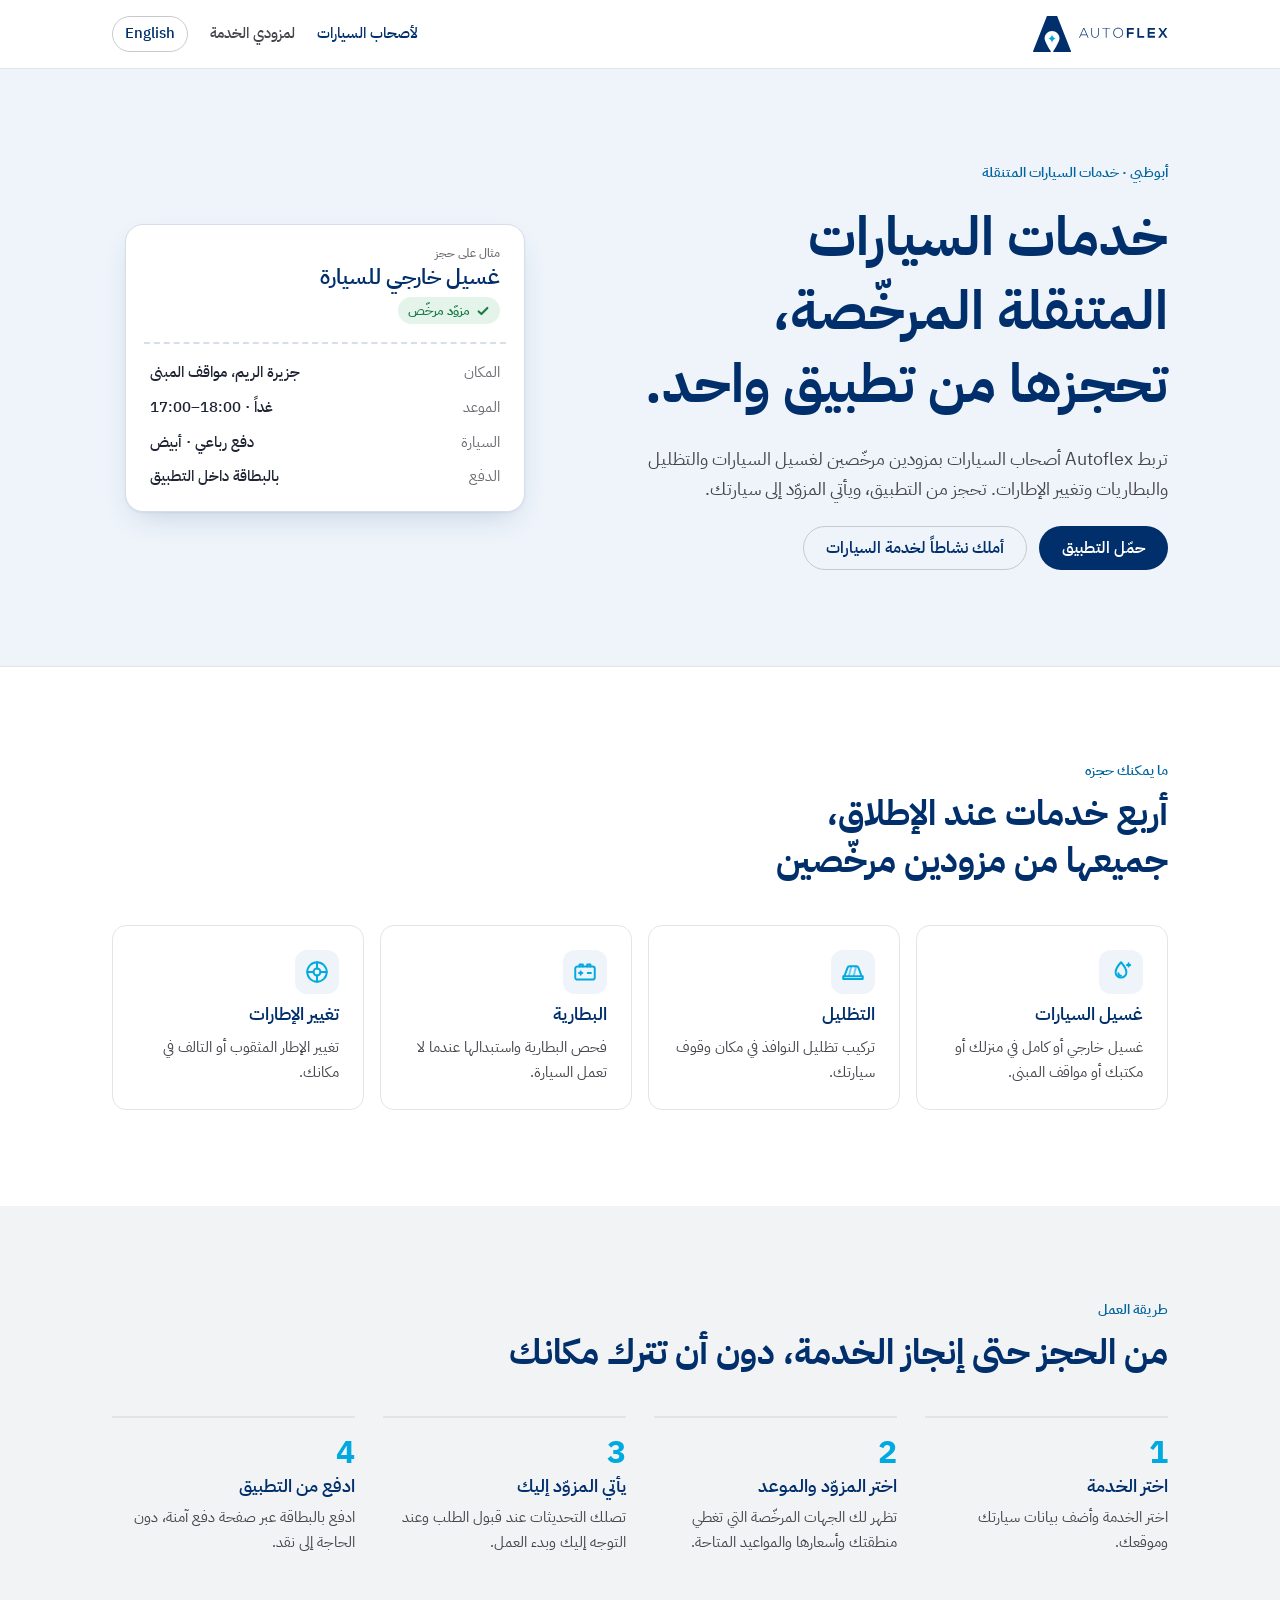
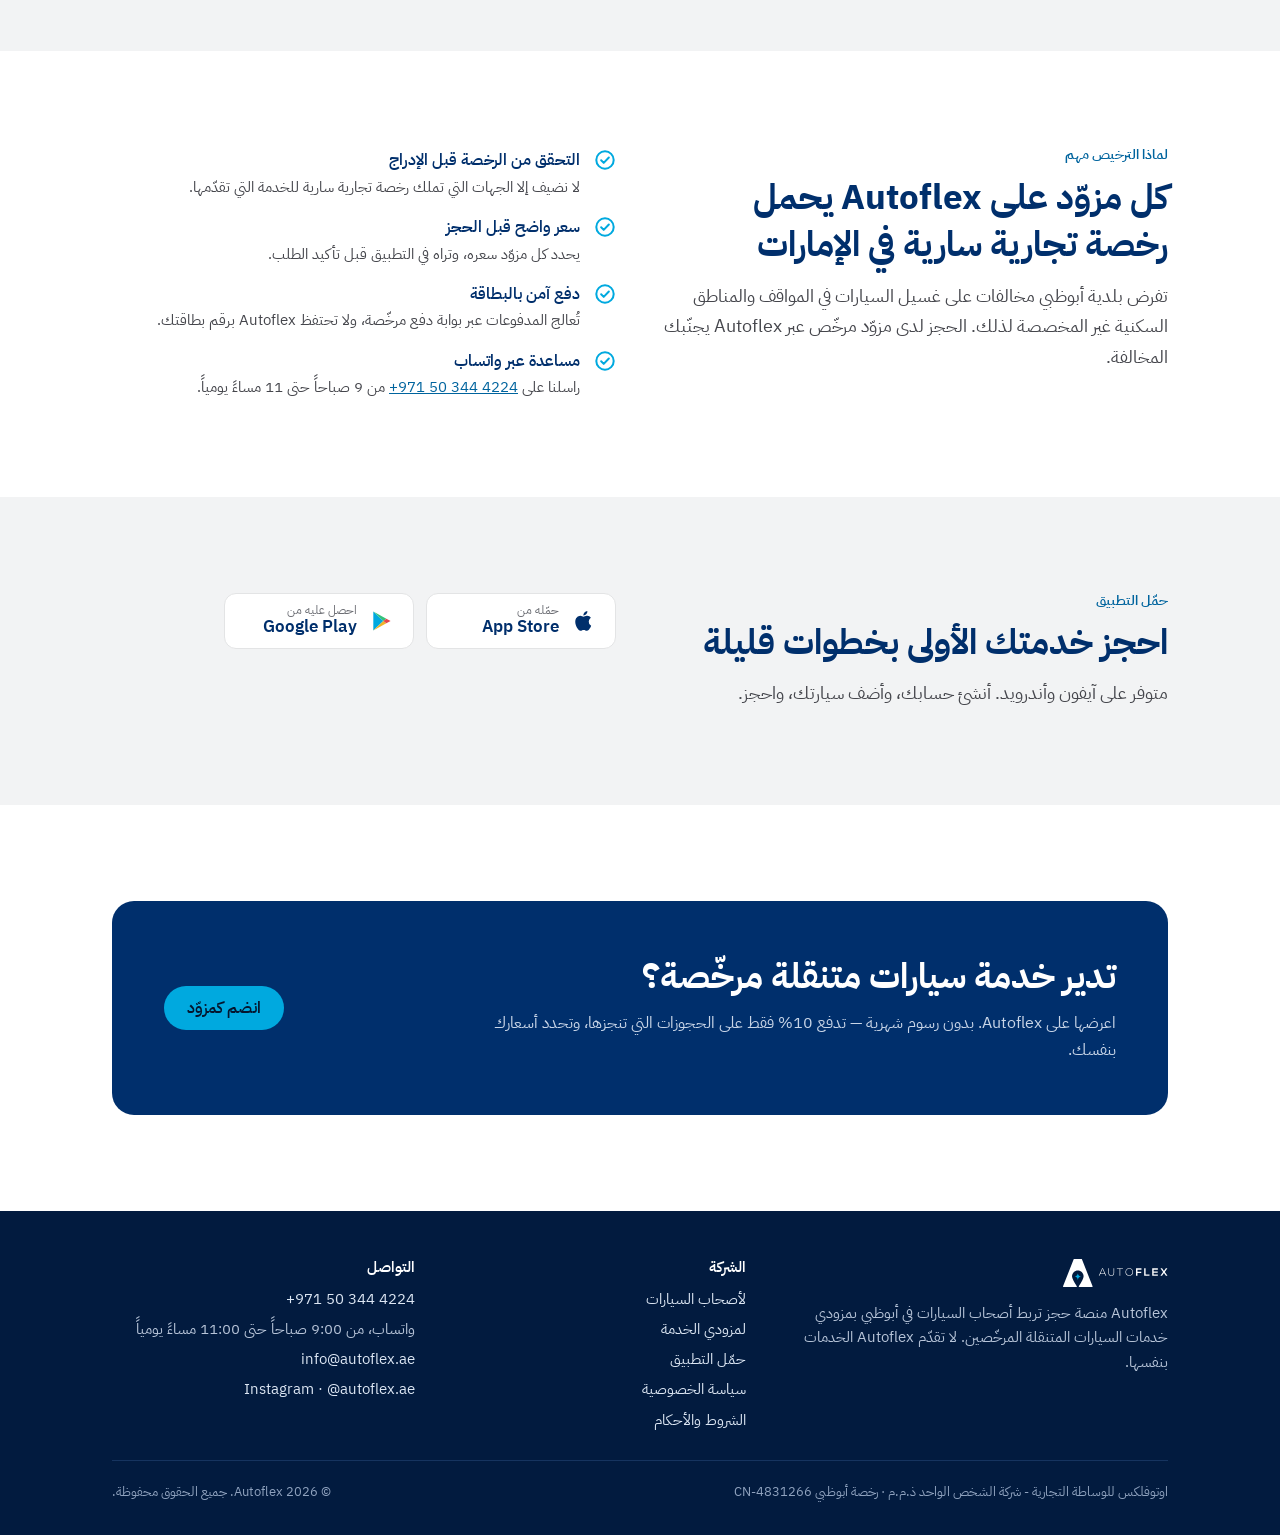
==== ar/index.html @ 6daf8d9b "Add files via upload" ====
<!doctype html>
<html lang="ar" dir="rtl">
<head>
<meta charset="utf-8">
<meta name="viewport" content="width=device-width, initial-scale=1, viewport-fit=cover">
<title>Autoflex — خدمات سيارات متنقلة مرخّصة في أبوظبي</title>
<meta name="description" content="احجز مزودي غسيل وتظليل وبطاريات وإطارات مرخّصين في أبوظبي عبر تطبيق Autoflex. يأتي المزوّد إلى سيارتك.">
<link rel="canonical" href="https://www.autoflex.ae/ar/">
<link rel="alternate" hreflang="en" href="https://www.autoflex.ae/">
<link rel="alternate" hreflang="ar" href="https://www.autoflex.ae/ar/">
<meta property="og:title" content="Autoflex — خدمات سيارات متنقلة مرخّصة في أبوظبي">
<meta property="og:description" content="احجز مزودي غسيل وتظليل وبطاريات وإطارات مرخّصين في أبوظبي عبر تطبيق Autoflex. يأتي المزوّد إلى سيارتك.">
<meta property="og:url" content="https://www.autoflex.ae/ar/">
<meta property="og:type" content="website">
<meta property="og:site_name" content="Autoflex">
<meta name="theme-color" content="#002F6C">
<link rel="icon" href="../assets/favicon.svg" type="image/svg+xml">
<link rel="preconnect" href="https://fonts.googleapis.com"><link rel="preconnect" href="https://fonts.gstatic.com" crossorigin><link rel="stylesheet" href="https://fonts.googleapis.com/css2?family=IBM+Plex+Sans+Arabic:wght@400;500;600;700&family=Outfit:wght@500;600;700&family=Roboto:wght@400;500;600&display=swap">
<link rel="stylesheet" href="../assets/site.css">
</head>
<body>
<header class="site-head">
 <div class="wrap">
  <a class="brand" href="../ar/"><svg class="logo" role="img" aria-label="Autoflex" viewBox="0 0 374 100" fill="none" xmlns="http://www.w3.org/2000/svg">
<path d="M152.16 60.1899L149.16 53.5399H133.05L130.12 60.1899H127.88L140 33.1899H142.3L154.42 60.1899H152.16ZM148.38 51.61L141.12 35.17L133.86 51.61H148.38Z" fill="var(--logo)"/>
<path d="M182.69 33.16V49.95C182.69 64.08 162 64.12 162 49.95V33.16H164.05V49.95C164.05 61.58 180.65 61.54 180.65 49.95V33.16H182.69Z" fill="var(--logo)"/>
<path d="M202.22 35.05H192.45V33.2H214.07V35.05H204.3V60.1899H202.22V35.05Z" fill="var(--logo)"/>
<path d="M250.3 46.71C250.3 53.82 245.74 60.65 236.67 60.65C227.6 60.65 223.04 53.78 223.04 46.65C223.04 39.52 227.56 32.75 236.67 32.75C245.78 32.75 250.3 39.41 250.3 46.71ZM225.09 46.71C225.09 52.81 228.99 58.76 236.67 58.76C244.35 58.76 248.3 52.77 248.3 46.67C248.3 40.57 244.44 34.67 236.68 34.67C228.92 34.67 225.03 40.3 225.07 46.67L225.09 46.71Z" fill="var(--logo)"/>
<path d="M260.81 60.1899V33.1899H280.23V38.09H265.9V45.46H279.45V50.18H265.9V60.18L260.81 60.1899Z" fill="var(--logo)"/>
<path d="M295.01 33.16V55.47H308.9V60.19H289.9V33.19L295.01 33.16Z" fill="var(--logo)"/>
<path d="M338.81 60.1899H318.58V33.1899H338.81V38.1299H323.64V44.3499H338.3V49.0999H323.64V55.2H338.81V60.1899Z" fill="var(--logo)"/>
<path d="M367.3 33.16H372.9V33.39L363.75 46.52L373.17 60.03V60.19H367.46L360.54 50.03L353.63 60.19H347.92V60.03L357.3 46.52L348.19 33.39V33.16H353.79L360.54 43.24L367.3 33.16Z" fill="var(--logo)"/>
<path d="M104 100H57.9997C57.6811 100.002 57.3681 99.9167 57.0944 99.7538C56.8206 99.5908 56.5966 99.3562 56.4463 99.0753C56.2961 98.7944 56.2254 98.4778 56.2418 98.1597C56.2583 97.8415 56.3613 97.5339 56.5397 97.27C67.3497 81.11 73.5397 68.45 73.5397 62.54C73.6002 59.7933 73.1114 57.0621 72.1021 54.5068C71.0928 51.9516 69.5832 49.6236 67.662 47.6597C65.7408 45.6957 63.4467 44.1353 60.9142 43.0699C58.3818 42.0046 55.6621 41.4558 52.9147 41.4558C50.1673 41.4558 47.4476 42.0046 44.9151 43.0699C42.3827 44.1353 40.0886 45.6957 38.1674 47.6597C36.2462 49.6236 34.7366 51.9516 33.7273 54.5068C32.7179 57.0621 32.2292 59.7933 32.2897 62.54C32.2897 68.47 38.4897 81.13 49.2897 97.27C49.4681 97.5339 49.571 97.8415 49.5875 98.1597C49.6039 98.4778 49.5332 98.7944 49.383 99.0753C49.2328 99.3562 49.0087 99.5908 48.735 99.7538C48.4613 99.9167 48.1482 100.002 47.8297 100H1.75967C1.47328 100.001 1.19109 99.9311 0.938146 99.7968C0.685203 99.6624 0.469331 99.4677 0.309675 99.23C0.14718 98.9945 0.0448939 98.7228 0.01177 98.4386C-0.0213539 98.1545 0.0156926 97.8665 0.119673 97.6L38.1797 1.10999C38.3083 0.782572 38.5327 0.501535 38.8234 0.303528C39.1142 0.105522 39.4579 -0.000246277 39.8097 4.30608e-07H65.9497C66.3015 -0.000246277 66.6452 0.105522 66.9359 0.303528C67.2267 0.501535 67.451 0.782572 67.5797 1.10999L105.63 97.6C105.737 97.8649 105.777 98.152 105.747 98.4361C105.718 98.7203 105.619 98.9928 105.46 99.23C105.297 99.4667 105.079 99.6603 104.824 99.7944C104.57 99.9285 104.287 99.9991 104 100Z" fill="var(--logo)"/>
<path d="M52.9096 75.56C52.9096 73.8478 52.5714 72.1524 51.9143 70.5712C51.2573 68.99 50.2943 67.5543 49.0808 66.3463C47.8673 65.1384 46.4271 64.1821 44.8429 63.5323C43.2588 62.8825 41.5618 62.5521 39.8496 62.56C41.5618 62.5679 43.2588 62.2375 44.8429 61.5877C46.4271 60.9379 47.8673 59.9816 49.0808 58.7737C50.2943 57.5657 51.2573 56.1299 51.9143 54.5488C52.5714 52.9676 52.9096 51.2722 52.9096 49.56C52.9096 51.2672 53.2459 52.9576 53.8992 54.5349C54.5525 56.1121 55.5101 57.5452 56.7172 58.7524C57.9244 59.9595 59.3575 60.9171 60.9347 61.5704C62.512 62.2237 64.2024 62.56 65.9096 62.56C62.4618 62.56 59.1552 63.9296 56.7172 66.3676C54.2793 68.8056 52.9096 72.1122 52.9096 75.56Z" fill="#00A9DF"/>
</svg>
</a>
  <nav class="nav" aria-label="القائمة الرئيسية">
   <a class="hide-sm" href="../ar/#how-it-works" aria-current="page">لأصحاب السيارات</a>
   <a href="../ar/providers/">لمزودي الخدمة</a>
   <a class="lang" href="../" hreflang="en" lang="en">English</a>
  </nav>
 </div>
</header>
<main>

<section class="hero">
 <div class="wrap">
  <div class="hero-copy">
   <p class="eyebrow">أبوظبي · خدمات السيارات المتنقلة</p>
   <h1>خدمات السيارات المتنقلة المرخّصة، تحجزها من تطبيق واحد.</h1>
   <p class="lede">تربط Autoflex أصحاب السيارات بمزودين مرخّصين لغسيل السيارات والتظليل والبطاريات وتغيير الإطارات. تحجز من التطبيق، ويأتي المزوّد إلى سيارتك.</p>
   <div class="btn-row">
    <a class="btn btn-primary" href="#get-the-app">حمّل التطبيق</a>
    <a class="btn btn-ghost" href="../ar/providers/">أملك نشاطاً لخدمة السيارات</a>
   </div>
  </div>
  <figure class="ticket" aria-label="مثال على حجز">
   <div class="ticket-top">
    <span class="ticket-tag">مثال على حجز</span>
    <span class="ticket-svc">غسيل خارجي للسيارة</span>
    <span class="verified"><svg viewBox="0 0 16 16" fill="none" stroke="currentColor" stroke-width="2.4" stroke-linecap="round" stroke-linejoin="round" aria-hidden="true"><path d="m3 8.5 3.2 3L13 4.5"/></svg> مزوّد مرخّص</span>
   </div>
   <hr class="ticket-perf">
   <dl>
    <dt>المكان</dt><dd>جزيرة الريم، مواقف المبنى</dd>
    <dt>الموعد</dt><dd>غداً · <span class="ltr">17:00–18:00</span></dd>
    <dt>السيارة</dt><dd>دفع رباعي · أبيض</dd>
    <dt>الدفع</dt><dd>بالبطاقة داخل التطبيق</dd>
   </dl>
  </figure>
 </div>
</section>

<section class="section" id="services">
 <div class="wrap">
  <div class="section-head">
   <p class="eyebrow">ما يمكنك حجزه</p>
   <h2>أربع خدمات عند الإطلاق، جميعها من مزودين مرخّصين</h2>
  </div>
  <div class="services">
   <article class="service"><span class="ico"><svg viewBox="0 0 24 24" fill="none" stroke="currentColor" stroke-width="1.8" stroke-linecap="round" stroke-linejoin="round" aria-hidden="true"><path d="M12 3s-5 5.6-5 9.2a5 5 0 0 0 10 0C17 8.6 12 3 12 3Z"/><path d="M9.6 13.2a2.5 2.5 0 0 0 2.4 2.3"/><path d="M19 4v3M17.5 5.5h3"/></svg></span><h3>غسيل السيارات</h3><p>غسيل خارجي أو كامل في منزلك أو مكتبك أو مواقف المبنى.</p></article>
   <article class="service"><span class="ico"><svg viewBox="0 0 24 24" fill="none" stroke="currentColor" stroke-width="1.8" stroke-linecap="round" stroke-linejoin="round" aria-hidden="true"><path d="M4 16 7 8a2 2 0 0 1 1.9-1.4h6.2A2 2 0 0 1 17 8l3 8"/><path d="M3 16h18v2.5H3z"/><path d="M8.2 15.8 10.4 7M12.6 15.8 14.8 7" opacity=".55"/></svg></span><h3>التظليل</h3><p>تركيب تظليل النوافذ في مكان وقوف سيارتك.</p></article>
   <article class="service"><span class="ico"><svg viewBox="0 0 24 24" fill="none" stroke="currentColor" stroke-width="1.8" stroke-linecap="round" stroke-linejoin="round" aria-hidden="true"><rect x="3" y="7" width="18" height="12" rx="2"/><path d="M7 7V5h3v2M14 7V5h3v2"/><path d="M6.5 13h3M8 11.5v3M14.5 13h3"/></svg></span><h3>البطارية</h3><p>فحص البطارية واستبدالها عندما لا تعمل السيارة.</p></article>
   <article class="service"><span class="ico"><svg viewBox="0 0 24 24" fill="none" stroke="currentColor" stroke-width="1.8" stroke-linecap="round" aria-hidden="true"><circle cx="12" cy="12" r="9"/><circle cx="12" cy="12" r="3.2"/><path d="M12 3v5.8M12 15.2V21M3 12h5.8M15.2 12H21"/></svg></span><h3>تغيير الإطارات</h3><p>تغيير الإطار المثقوب أو التالف في مكانك.</p></article>
  </div>
 </div>
</section>

<section class="section band" id="how-it-works">
 <div class="wrap">
  <div class="section-head">
   <p class="eyebrow">طريقة العمل</p>
   <h2>من الحجز حتى إنجاز الخدمة، دون أن تترك مكانك</h2>
  </div>
  <ol class="steps">
   <li><h3>اختر الخدمة</h3><p>اختر الخدمة وأضف بيانات سيارتك وموقعك.</p></li>
   <li><h3>اختر المزوّد والموعد</h3><p>تظهر لك الجهات المرخّصة التي تغطي منطقتك وأسعارها والمواعيد المتاحة.</p></li>
   <li><h3>يأتي المزوّد إليك</h3><p>تصلك التحديثات عند قبول الطلب وعند التوجه إليك وبدء العمل.</p></li>
   <li><h3>ادفع من التطبيق</h3><p>ادفع بالبطاقة عبر صفحة دفع آمنة، دون الحاجة إلى نقد.</p></li>
  </ol>
 </div>
</section>

<section class="section">
 <div class="wrap split">
  <div class="section-head" style="margin:0">
   <p class="eyebrow">لماذا الترخيص مهم</p>
   <h2>كل مزوّد على Autoflex يحمل رخصة تجارية سارية في الإمارات</h2>
   <p class="lede">تفرض بلدية أبوظبي مخالفات على غسيل السيارات في المواقف والمناطق السكنية غير المخصصة لذلك. الحجز لدى مزوّد مرخّص عبر Autoflex يجنّبك المخالفة.</p>
  </div>
  <ul class="checks">
   <li><svg viewBox="0 0 24 24" fill="none" stroke="currentColor" stroke-width="2.2" stroke-linecap="round" stroke-linejoin="round" aria-hidden="true"><circle cx="12" cy="12" r="9.5"/><path d="m7.8 12.3 2.8 2.8 5.6-5.8"/></svg><div><strong>التحقق من الرخصة قبل الإدراج</strong><span>لا نضيف إلا الجهات التي تملك رخصة تجارية سارية للخدمة التي تقدّمها.</span></div></li>
   <li><svg viewBox="0 0 24 24" fill="none" stroke="currentColor" stroke-width="2.2" stroke-linecap="round" stroke-linejoin="round" aria-hidden="true"><circle cx="12" cy="12" r="9.5"/><path d="m7.8 12.3 2.8 2.8 5.6-5.8"/></svg><div><strong>سعر واضح قبل الحجز</strong><span>يحدد كل مزوّد سعره، وتراه في التطبيق قبل تأكيد الطلب.</span></div></li>
   <li><svg viewBox="0 0 24 24" fill="none" stroke="currentColor" stroke-width="2.2" stroke-linecap="round" stroke-linejoin="round" aria-hidden="true"><circle cx="12" cy="12" r="9.5"/><path d="m7.8 12.3 2.8 2.8 5.6-5.8"/></svg><div><strong>دفع آمن بالبطاقة</strong><span>تُعالج المدفوعات عبر بوابة دفع مرخّصة، ولا تحتفظ Autoflex برقم بطاقتك.</span></div></li>
   <li><svg viewBox="0 0 24 24" fill="none" stroke="currentColor" stroke-width="2.2" stroke-linecap="round" stroke-linejoin="round" aria-hidden="true"><circle cx="12" cy="12" r="9.5"/><path d="m7.8 12.3 2.8 2.8 5.6-5.8"/></svg><div><strong>مساعدة عبر واتساب</strong><span>راسلنا على <a href="https://wa.me/971503444224?text=%D9%85%D8%B1%D8%AD%D8%A8%D8%A7%D9%8B%20Autoflex%D8%8C%20%D9%84%D8%AF%D9%8A%20%D8%A7%D8%B3%D8%AA%D9%81%D8%B3%D8%A7%D8%B1." class="ltr">+971 50 344 4224</a> من 9 صباحاً حتى 11 مساءً يومياً.</span></div></li>
  </ul>
 </div>
</section>

<section class="section band" id="get-the-app">
 <div class="wrap split">
  <div class="section-head" style="margin:0">
   <p class="eyebrow">حمّل التطبيق</p>
   <h2>احجز خدمتك الأولى بخطوات قليلة</h2>
   <p class="lede">متوفر على آيفون وأندرويد. أنشئ حسابك، وأضف سيارتك، واحجز.</p>
  </div>
  <div style="display:grid;gap:18px;align-content:center"><div class="stores">
  <a class="store" href="https://apps.apple.com/ae/app/id6738916273" rel="noopener"><svg viewBox="0 0 24 24" fill="currentColor" aria-hidden="true"><path d="M16.4 12.6c0-2.4 2-3.5 2-3.6a4.3 4.3 0 0 0-3.4-1.8c-1.4-.2-2.8.8-3.5.8s-1.8-.8-3-.8a4.5 4.5 0 0 0-3.8 2.3c-1.6 2.8-.4 7 1.2 9.2.8 1.1 1.7 2.3 2.8 2.3s1.6-.7 3-.7 1.8.7 3 .7 2-1.1 2.7-2.2a9.5 9.5 0 0 0 1.2-2.5 3.9 3.9 0 0 1-2.2-3.7ZM14.2 5.6a4 4 0 0 0 .9-2.9 4.1 4.1 0 0 0-2.7 1.4 3.8 3.8 0 0 0-1 2.8 3.4 3.4 0 0 0 2.8-1.3Z"/></svg><span><small>حمّله من</small><b>App Store</b></span></a>
  <a class="store" href="https://play.google.com/store/apps/details?id=com.ibox.autoflexapp" rel="noopener"><svg viewBox="0 0 24 24" aria-hidden="true"><path d="M4 3.3v17.4l9.2-8.7z" fill="#00A9DF"/><path d="M13.2 12 4 3.3l12 6.6z" fill="#34C27A"/><path d="m13.2 12-9.2 8.7 12-6.6z" fill="#F0B429"/><path d="m16 9.9 3.9 2.1-3.9 2.1-2.8-2.1z" fill="#E5484D"/></svg><span><small>احصل عليه من</small><b>Google Play</b></span></a>
</div></div>
 </div>
</section>

<section class="section">
 <div class="wrap">
  <div class="callout">
   <div>
    <h2>تدير خدمة سيارات متنقلة مرخّصة؟</h2>
    <p>اعرضها على Autoflex. بدون رسوم شهرية — تدفع 10% فقط على الحجوزات التي تنجزها، وتحدد أسعارك بنفسك.</p>
   </div>
   <a class="btn btn-primary" href="../ar/providers/">انضم كمزوّد</a>
  </div>
 </div>
</section>

</main>
<footer class="site-foot">
 <div class="wrap">
  <div class="foot-top">
   <div style="display:grid;gap:14px;align-content:start">
    <svg class="logo" role="img" aria-label="Autoflex" viewBox="0 0 374 100" fill="none" xmlns="http://www.w3.org/2000/svg">
<path d="M152.16 60.1899L149.16 53.5399H133.05L130.12 60.1899H127.88L140 33.1899H142.3L154.42 60.1899H152.16ZM148.38 51.61L141.12 35.17L133.86 51.61H148.38Z" fill="#FFFFFF"/>
<path d="M182.69 33.16V49.95C182.69 64.08 162 64.12 162 49.95V33.16H164.05V49.95C164.05 61.58 180.65 61.54 180.65 49.95V33.16H182.69Z" fill="#FFFFFF"/>
<path d="M202.22 35.05H192.45V33.2H214.07V35.05H204.3V60.1899H202.22V35.05Z" fill="#FFFFFF"/>
<path d="M250.3 46.71C250.3 53.82 245.74 60.65 236.67 60.65C227.6 60.65 223.04 53.78 223.04 46.65C223.04 39.52 227.56 32.75 236.67 32.75C245.78 32.75 250.3 39.41 250.3 46.71ZM225.09 46.71C225.09 52.81 228.99 58.76 236.67 58.76C244.35 58.76 248.3 52.77 248.3 46.67C248.3 40.57 244.44 34.67 236.68 34.67C228.92 34.67 225.03 40.3 225.07 46.67L225.09 46.71Z" fill="#FFFFFF"/>
<path d="M260.81 60.1899V33.1899H280.23V38.09H265.9V45.46H279.45V50.18H265.9V60.18L260.81 60.1899Z" fill="#FFFFFF"/>
<path d="M295.01 33.16V55.47H308.9V60.19H289.9V33.19L295.01 33.16Z" fill="#FFFFFF"/>
<path d="M338.81 60.1899H318.58V33.1899H338.81V38.1299H323.64V44.3499H338.3V49.0999H323.64V55.2H338.81V60.1899Z" fill="#FFFFFF"/>
<path d="M367.3 33.16H372.9V33.39L363.75 46.52L373.17 60.03V60.19H367.46L360.54 50.03L353.63 60.19H347.92V60.03L357.3 46.52L348.19 33.39V33.16H353.79L360.54 43.24L367.3 33.16Z" fill="#FFFFFF"/>
<path d="M104 100H57.9997C57.6811 100.002 57.3681 99.9167 57.0944 99.7538C56.8206 99.5908 56.5966 99.3562 56.4463 99.0753C56.2961 98.7944 56.2254 98.4778 56.2418 98.1597C56.2583 97.8415 56.3613 97.5339 56.5397 97.27C67.3497 81.11 73.5397 68.45 73.5397 62.54C73.6002 59.7933 73.1114 57.0621 72.1021 54.5068C71.0928 51.9516 69.5832 49.6236 67.662 47.6597C65.7408 45.6957 63.4467 44.1353 60.9142 43.0699C58.3818 42.0046 55.6621 41.4558 52.9147 41.4558C50.1673 41.4558 47.4476 42.0046 44.9151 43.0699C42.3827 44.1353 40.0886 45.6957 38.1674 47.6597C36.2462 49.6236 34.7366 51.9516 33.7273 54.5068C32.7179 57.0621 32.2292 59.7933 32.2897 62.54C32.2897 68.47 38.4897 81.13 49.2897 97.27C49.4681 97.5339 49.571 97.8415 49.5875 98.1597C49.6039 98.4778 49.5332 98.7944 49.383 99.0753C49.2328 99.3562 49.0087 99.5908 48.735 99.7538C48.4613 99.9167 48.1482 100.002 47.8297 100H1.75967C1.47328 100.001 1.19109 99.9311 0.938146 99.7968C0.685203 99.6624 0.469331 99.4677 0.309675 99.23C0.14718 98.9945 0.0448939 98.7228 0.01177 98.4386C-0.0213539 98.1545 0.0156926 97.8665 0.119673 97.6L38.1797 1.10999C38.3083 0.782572 38.5327 0.501535 38.8234 0.303528C39.1142 0.105522 39.4579 -0.000246277 39.8097 4.30608e-07H65.9497C66.3015 -0.000246277 66.6452 0.105522 66.9359 0.303528C67.2267 0.501535 67.451 0.782572 67.5797 1.10999L105.63 97.6C105.737 97.8649 105.777 98.152 105.747 98.4361C105.718 98.7203 105.619 98.9928 105.46 99.23C105.297 99.4667 105.079 99.6603 104.824 99.7944C104.57 99.9285 104.287 99.9991 104 100Z" fill="#FFFFFF"/>
<path d="M52.9096 75.56C52.9096 73.8478 52.5714 72.1524 51.9143 70.5712C51.2573 68.99 50.2943 67.5543 49.0808 66.3463C47.8673 65.1384 46.4271 64.1821 44.8429 63.5323C43.2588 62.8825 41.5618 62.5521 39.8496 62.56C41.5618 62.5679 43.2588 62.2375 44.8429 61.5877C46.4271 60.9379 47.8673 59.9816 49.0808 58.7737C50.2943 57.5657 51.2573 56.1299 51.9143 54.5488C52.5714 52.9676 52.9096 51.2722 52.9096 49.56C52.9096 51.2672 53.2459 52.9576 53.8992 54.5349C54.5525 56.1121 55.5101 57.5452 56.7172 58.7524C57.9244 59.9595 59.3575 60.9171 60.9347 61.5704C62.512 62.2237 64.2024 62.56 65.9096 62.56C62.4618 62.56 59.1552 63.9296 56.7172 66.3676C54.2793 68.8056 52.9096 72.1122 52.9096 75.56Z" fill="#00A9DF"/>
</svg>

    <p>Autoflex منصة حجز تربط أصحاب السيارات في أبوظبي بمزودي خدمات السيارات المتنقلة المرخّصين. لا تقدّم Autoflex الخدمات بنفسها.</p>
   </div>
   <div>
    <h3>الشركة</h3>
    <ul>
     <li><a href="../ar/">لأصحاب السيارات</a></li>
     <li><a href="../ar/providers/">لمزودي الخدمة</a></li>
     <li><a href="../ar/#get-the-app">حمّل التطبيق</a></li>
     <li><a href="../ar/privacy-policy/">سياسة الخصوصية</a></li>
     <li><a href="../ar/terms-conditions/">الشروط والأحكام</a></li>
    </ul>
   </div>
   <div>
    <h3>التواصل</h3>
    <ul>
     <li><a href="https://wa.me/971503444224?text=%D9%85%D8%B1%D8%AD%D8%A8%D8%A7%D9%8B%20Autoflex" rel="noopener"><span class="ltr">+971 50 344 4224</span></a></li>
     <li>واتساب، من 9:00 صباحاً حتى 11:00 مساءً يومياً</li>
     <li><a href="mailto:info@autoflex.ae">info@autoflex.ae</a></li>
     <li><a href="https://www.instagram.com/autoflex.ae" rel="noopener">Instagram · @autoflex.ae</a></li>
    </ul>
   </div>
  </div>
  <div class="foot-legal"><span>اوتوفلكس للوساطة التجارية - شركة الشخص الواحد ذ.م.م · رخصة أبوظبي CN-4831266</span><span>© 2026 Autoflex. جميع الحقوق محفوظة.</span></div>
 </div>
</footer>
</body>
</html>
---- assets/site.css ----
/* Autoflex — customer-facing palette (Navy + Cyan). Tokens first, components below. */
:root{
  --navy:#002F6C; --cyan:#00A9DF;
  --ground:#FFFFFF; --band:#F2F3F4; --surface:#FFFFFF;
  --ink:#1E2433; --ink-2:#45464C; --muted:#6B6D73; --line:#E3E4E5;
  --heading:#002F6C; --logo:#002F6C; --link:#00649E;
  --btn-bg:#002F6C; --btn-ink:#FFFFFF; --btn2-bg:transparent; --btn2-ink:#002F6C; --btn2-line:#C8C9CC;
  --wa:#1C8C4E; --wa-ink:#FFFFFF;
  --hero-bg:#EEF4FA; --ticket:#FFFFFF; --ticket-line:#D5DEE9; --ok:#1C7A46; --ok-bg:#E4F4EA;
  --shadow:0 1px 2px rgba(0,47,108,.06),0 12px 32px -12px rgba(0,47,108,.22);
  --display:"Outfit","Avenir Next","Segoe UI",system-ui,sans-serif;
  --body:"Roboto","Segoe UI",system-ui,-apple-system,sans-serif;
  --radius:14px;
  color-scheme:light;
}
@media (prefers-color-scheme:dark){
  :root:not([data-theme="light"]){
    --ground:#08111F; --band:#0D1A2E; --surface:#101F36;
    --ink:#E8ECF2; --ink-2:#C3CAD6; --muted:#8E99AB; --line:#1F3150;
    --heading:#FFFFFF; --logo:#FFFFFF; --link:#5FCBF0;
    --btn-bg:#00A9DF; --btn-ink:#04162E; --btn2-ink:#FFFFFF; --btn2-line:#34496B;
    --wa:#25A15D; --hero-bg:#0B1830; --ticket:#101F36; --ticket-line:#24395C; --ok:#6FD39A; --ok-bg:#12322A;
    --shadow:0 12px 32px -12px rgba(0,0,0,.6);
    color-scheme:dark;
  }
}
:root[data-theme="dark"]{
  --ground:#08111F; --band:#0D1A2E; --surface:#101F36;
  --ink:#E8ECF2; --ink-2:#C3CAD6; --muted:#8E99AB; --line:#1F3150;
  --heading:#FFFFFF; --logo:#FFFFFF; --link:#5FCBF0;
  --btn-bg:#00A9DF; --btn-ink:#04162E; --btn2-ink:#FFFFFF; --btn2-line:#34496B;
  --wa:#25A15D; --hero-bg:#0B1830; --ticket:#101F36; --ticket-line:#24395C; --ok:#6FD39A; --ok-bg:#12322A;
  --shadow:0 12px 32px -12px rgba(0,0,0,.6);
  color-scheme:dark;
}
html[lang="ar"]{
  --display:"IBM Plex Sans Arabic","Geeza Pro","Segoe UI",Tahoma,sans-serif;
  --body:"IBM Plex Sans Arabic","Geeza Pro","Segoe UI",Tahoma,sans-serif;
}

*{box-sizing:border-box}
html{-webkit-text-size-adjust:100%}
body{margin:0;background:var(--ground);color:var(--ink);font:400 1rem/1.65 var(--body)}
img,svg{max-width:100%}
a{color:var(--link)}
a:focus-visible,button:focus-visible,summary:focus-visible{outline:3px solid var(--cyan);outline-offset:3px;border-radius:6px}
.wrap{max-width:1120px;margin-inline:auto;padding-inline:clamp(16px,4vw,32px)}
h1,h2,h3{font-family:var(--display);color:var(--heading);line-height:1.15;text-wrap:balance;margin:0}
h1{font-size:clamp(2.1rem,5vw,3.4rem);font-weight:700;letter-spacing:-.02em}
h2{font-size:clamp(1.6rem,3vw,2.2rem);font-weight:650;letter-spacing:-.01em}
h3{font-size:1.15rem;font-weight:600}
html[lang="ar"] h1,html[lang="ar"] h2{letter-spacing:0;line-height:1.35}
p{margin:0}
.eyebrow{font:600 .78rem/1 var(--body);text-transform:uppercase;letter-spacing:.12em;color:var(--link)}
html[lang="ar"] .eyebrow{letter-spacing:0;font-size:.9rem}
.lede{font-size:1.15rem;color:var(--ink-2);max-width:36em}

/* Header */
.site-head{position:sticky;top:env(safe-area-inset-top,0px);z-index:10;background:color-mix(in srgb,var(--ground) 88%,transparent);backdrop-filter:blur(10px);border-bottom:1px solid var(--line)}
.site-head .wrap{display:flex;align-items:center;gap:20px;min-height:68px}
.brand{display:inline-flex;align-items:center}
.brand svg{height:36px;width:auto;display:block}
.nav{display:flex;align-items:center;gap:22px;margin-inline-start:auto}
.nav a{color:var(--ink-2);text-decoration:none;font-weight:500;font-size:.95rem}
.nav a:hover,.nav a[aria-current="page"]{color:var(--heading)}
.nav .lang{border:1px solid var(--btn2-line);border-radius:999px;padding:4px 12px;color:var(--heading)}
.nav .hide-sm{display:inline}
@media (max-width:640px){.nav{gap:14px}.nav .hide-sm{display:none}}

/* Buttons */
.btn{display:inline-flex;align-items:center;gap:10px;padding:13px 22px;border-radius:999px;font:600 1rem/1 var(--body);text-decoration:none;border:1.5px solid transparent;transition:transform .15s ease,background-color .15s ease}
.btn:hover{transform:translateY(-1px)}
.btn-primary{background:var(--btn-bg);color:var(--btn-ink)}
.btn-ghost{background:var(--btn2-bg);color:var(--btn2-ink);border-color:var(--btn2-line)}
.btn-wa{background:var(--wa);color:var(--wa-ink)}
.btn svg{width:20px;height:20px;flex:none}
.btn-row{display:flex;flex-wrap:wrap;gap:12px}

/* Hero */
.hero{background:var(--hero-bg);border-bottom:1px solid var(--line)}
.hero .wrap{display:grid;grid-template-columns:1.15fr .85fr;gap:56px;align-items:center;padding-block:clamp(48px,8vw,96px)}
.hero-copy{display:grid;gap:22px}
@media (max-width:860px){.hero .wrap{grid-template-columns:1fr;gap:40px}}

/* Booking ticket — the one signature object */
.ticket{background:var(--ticket);border:1px solid var(--ticket-line);border-radius:18px;box-shadow:var(--shadow);max-width:400px;justify-self:center;width:100%;position:relative}
.ticket-top{padding:22px 24px 18px;display:grid;gap:6px}
.ticket-tag{font:500 .75rem/1 var(--body);color:var(--muted);text-transform:uppercase;letter-spacing:.1em}
html[lang="ar"] .ticket-tag{letter-spacing:0}
.ticket-svc{font:600 1.35rem/1.2 var(--display);color:var(--heading)}
.ticket-perf{border:0;border-top:2px dashed var(--ticket-line);margin:0 18px;position:relative}
.ticket-perf::before,.ticket-perf::after{content:"";position:absolute;top:-12px;width:22px;height:22px;border-radius:50%;background:var(--hero-bg);border:1px solid var(--ticket-line)}
.ticket-perf::before{inset-inline-start:-30px}
.ticket-perf::after{inset-inline-end:-30px}
.ticket dl{margin:0;padding:16px 24px 22px;display:grid;grid-template-columns:auto 1fr;gap:10px 18px;font-size:.93rem}
.ticket dt{color:var(--muted)}
.ticket dd{margin:0;color:var(--ink);font-weight:500;text-align:end;font-variant-numeric:tabular-nums}
.verified{justify-self:start;display:inline-flex;align-items:center;gap:6px;background:var(--ok-bg);color:var(--ok);border-radius:999px;padding:3px 10px;font-size:.82rem;font-weight:600}
.verified svg{width:14px;height:14px}

/* Sections */
.section{padding-block:clamp(56px,8vw,96px)}
.section.band{background:var(--band)}
.section-head{display:grid;gap:12px;margin-block-end:40px;max-width:44em}

.services{display:grid;grid-template-columns:repeat(4,1fr);gap:16px}
@media (max-width:900px){.services{grid-template-columns:repeat(2,1fr)}}
@media (max-width:420px){.services{grid-template-columns:1fr}}
.service{background:var(--surface);border:1px solid var(--line);border-radius:var(--radius);padding:24px;display:grid;gap:10px;align-content:start}
.service .ico{width:44px;height:44px;border-radius:12px;display:grid;place-items:center;background:var(--hero-bg);color:var(--cyan)}
.service .ico svg{width:26px;height:26px}
.service p{color:var(--ink-2);font-size:.95rem}

.steps{list-style:none;margin:0;padding:0;display:grid;grid-template-columns:repeat(4,1fr);gap:28px;counter-reset:step}
@media (max-width:900px){.steps{grid-template-columns:repeat(2,1fr)}}
@media (max-width:520px){.steps{grid-template-columns:1fr}}
.steps li{counter-increment:step;display:grid;gap:8px;padding-block-start:18px;border-top:2px solid var(--line)}
.steps li::before{content:counter(step);font:700 2rem/1 var(--display);color:var(--cyan)}
.steps p{color:var(--ink-2);font-size:.95rem}

.split{display:grid;grid-template-columns:1fr 1fr;gap:48px;align-items:start}
@media (max-width:860px){.split{grid-template-columns:1fr;gap:28px}}
.checks{list-style:none;margin:0;padding:0;display:grid;gap:14px}
.checks li{display:grid;grid-template-columns:24px 1fr;gap:12px;align-items:start}
.checks svg{width:22px;height:22px;color:var(--cyan);margin-top:2px}
.checks strong{display:block;color:var(--heading);font-weight:600}
.checks span{color:var(--ink-2);font-size:.95rem}

.callout{background:var(--navy);color:#fff;border-radius:22px;padding:clamp(28px,5vw,52px);display:grid;grid-template-columns:1.4fr auto;gap:28px;align-items:center}
.callout h2{color:#fff}
.callout p{color:#C9D6E8;margin-top:10px;max-width:40em}
.callout .btn-primary{background:var(--cyan);color:#04162E}
@media (max-width:760px){.callout{grid-template-columns:1fr}}

.stores{display:flex;flex-wrap:wrap;gap:12px}
.store{display:inline-flex;align-items:center;gap:12px;padding:10px 18px;border-radius:12px;background:var(--surface);border:1px solid var(--line);color:var(--heading);text-decoration:none;min-width:190px}
.store svg{width:26px;height:26px;flex:none}
.store small{display:block;font-size:.72rem;color:var(--muted);line-height:1.2}
.store b{display:block;font:600 1.05rem/1.2 var(--display)}

.fees{display:grid;grid-template-columns:repeat(3,1fr);gap:16px}
@media (max-width:760px){.fees{grid-template-columns:1fr}}
.fee{background:var(--surface);border:1px solid var(--line);border-radius:var(--radius);padding:24px;display:grid;gap:6px}
.fee .big{font:700 2.4rem/1 var(--display);color:var(--heading);font-variant-numeric:tabular-nums}
.fee p{color:var(--ink-2);font-size:.95rem}

.faq{display:grid;gap:10px;max-width:760px}
.faq details{background:var(--surface);border:1px solid var(--line);border-radius:12px;padding:0 20px}
.faq summary{cursor:pointer;padding:16px 0;font-weight:600;color:var(--heading);list-style:none;display:flex;justify-content:space-between;gap:16px}
.faq summary::-webkit-details-marker{display:none}
.faq summary::after{content:"+";font-size:1.3rem;line-height:1;color:var(--cyan)}
.faq details[open] summary::after{content:"–"}
.faq details p{padding-block-end:16px;color:var(--ink-2)}

/* Legal pages */
.legal{padding-block:clamp(40px,6vw,72px)}
.legal .wrap{max-width:780px}
.legal header{display:grid;gap:10px;padding-block-end:28px;border-bottom:1px solid var(--line);margin-block-end:28px}
.legal .meta{color:var(--muted);font-size:.92rem}
.legal h2{font-size:1.3rem;margin-block:36px 12px}
.legal p,.legal li{color:var(--ink-2)}
.legal p+p{margin-top:12px}
.legal ul{padding-inline-start:1.2em;display:grid;gap:6px;margin:12px 0}
.legal .note{background:var(--band);border-radius:12px;padding:16px 18px;font-size:.95rem}

/* Footer */
.site-foot{background:#021B3F;color:#B7C4D8;padding-block:48px 32px;font-size:.92rem}
.site-foot .wrap{display:grid;gap:28px}
.foot-top{display:grid;grid-template-columns:1.3fr 1fr 1fr;gap:28px}
@media (max-width:760px){.foot-top{grid-template-columns:1fr}}
.site-foot svg.logo{height:28px;width:auto}
.site-foot h3{color:#fff;font-size:.95rem;margin-block-end:10px}
.site-foot ul{list-style:none;margin:0;padding:0;display:grid;gap:6px}
.site-foot a{color:#DCE6F3;text-decoration:none}
.site-foot a:hover{text-decoration:underline}
.foot-legal{border-top:1px solid #16345F;padding-top:20px;display:flex;flex-wrap:wrap;justify-content:space-between;gap:10px;color:#8FA2BE;font-size:.84rem}
.ltr{direction:ltr;unicode-bidi:isolate;display:inline-block}

@media (prefers-reduced-motion:reduce){*{transition:none!important;scroll-behavior:auto!important}}
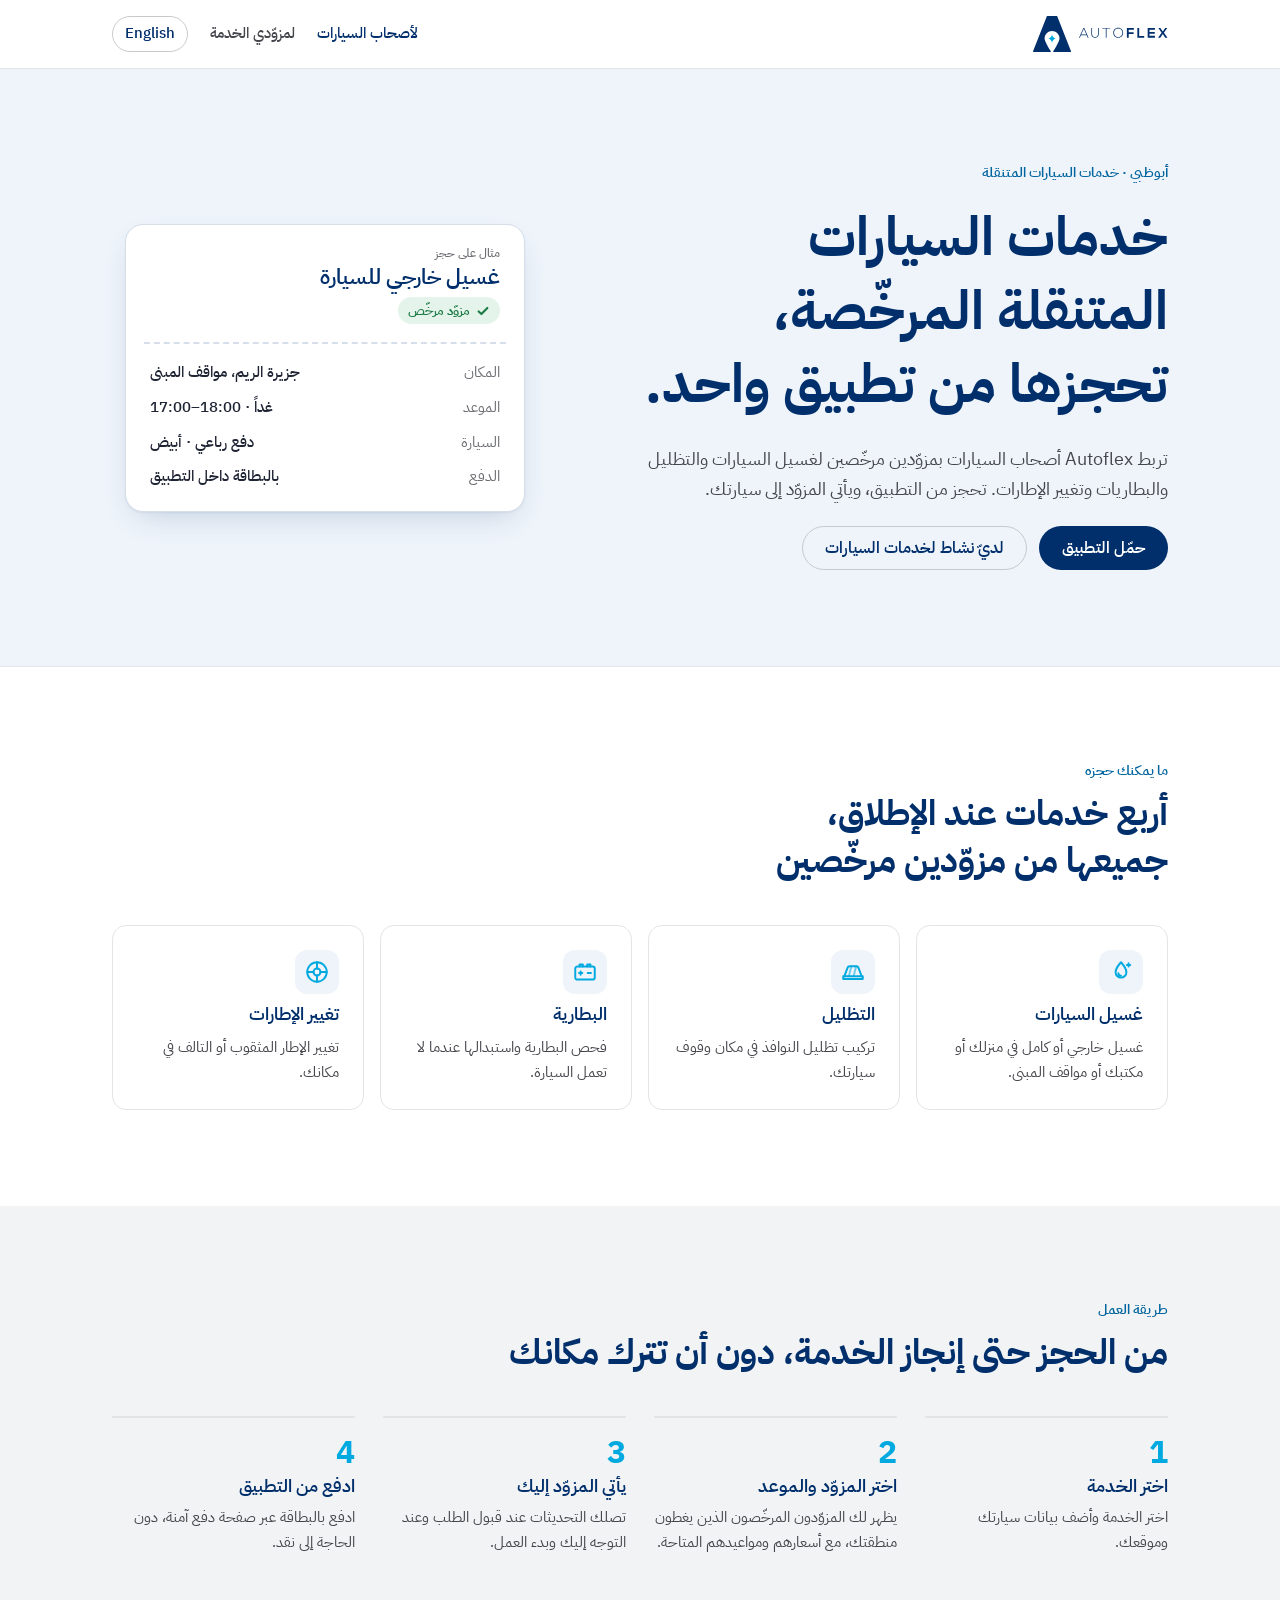
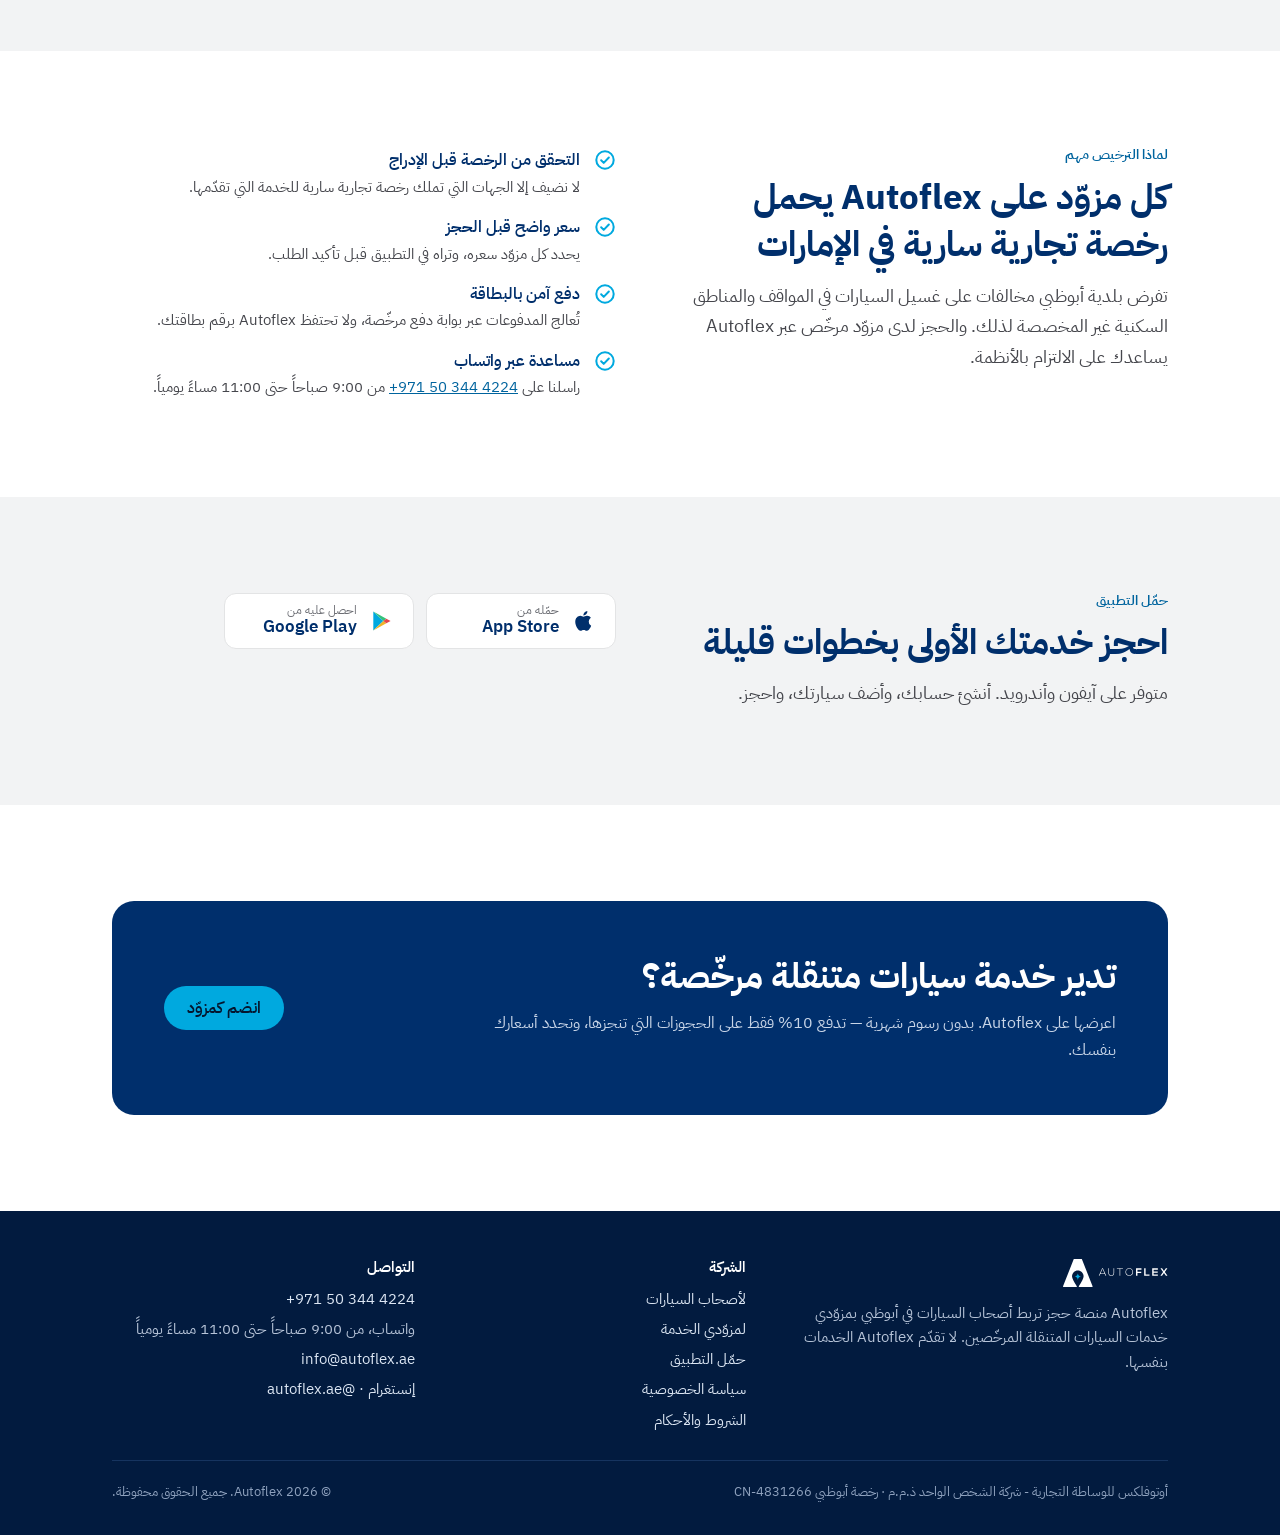
==== commit 744d6f72: "AR home: wording fixes, legal name spelling (16 Sep)" ====
--- a/ar/index.html
+++ b/ar/index.html
@@ -36,7 +36,7 @@
 </a>
   <nav class="nav" aria-label="القائمة الرئيسية">
    <a class="hide-sm" href="../ar/#how-it-works" aria-current="page">لأصحاب السيارات</a>
-   <a href="../ar/providers/">لمزودي الخدمة</a>
+   <a href="../ar/providers/">لمزوّدي الخدمة</a>
    <a class="lang" href="../" hreflang="en" lang="en">English</a>
   </nav>
  </div>
@@ -48,10 +48,10 @@
   <div class="hero-copy">
    <p class="eyebrow">أبوظبي · خدمات السيارات المتنقلة</p>
    <h1>خدمات السيارات المتنقلة المرخّصة، تحجزها من تطبيق واحد.</h1>
-   <p class="lede">تربط Autoflex أصحاب السيارات بمزودين مرخّصين لغسيل السيارات والتظليل والبطاريات وتغيير الإطارات. تحجز من التطبيق، ويأتي المزوّد إلى سيارتك.</p>
+   <p class="lede">تربط Autoflex أصحاب السيارات بمزوّدين مرخّصين لغسيل السيارات والتظليل والبطاريات وتغيير الإطارات. تحجز من التطبيق، ويأتي المزوّد إلى سيارتك.</p>
    <div class="btn-row">
     <a class="btn btn-primary" href="#get-the-app">حمّل التطبيق</a>
-    <a class="btn btn-ghost" href="../ar/providers/">أملك نشاطاً لخدمة السيارات</a>
+    <a class="btn btn-ghost" href="../ar/providers/">لديّ نشاط لخدمات السيارات</a>
    </div>
   </div>
   <figure class="ticket" aria-label="مثال على حجز">
@@ -75,7 +75,7 @@
  <div class="wrap">
   <div class="section-head">
    <p class="eyebrow">ما يمكنك حجزه</p>
-   <h2>أربع خدمات عند الإطلاق، جميعها من مزودين مرخّصين</h2>
+   <h2>أربع خدمات عند الإطلاق، جميعها من مزوّدين مرخّصين</h2>
   </div>
   <div class="services">
    <article class="service"><span class="ico"><svg viewBox="0 0 24 24" fill="none" stroke="currentColor" stroke-width="1.8" stroke-linecap="round" stroke-linejoin="round" aria-hidden="true"><path d="M12 3s-5 5.6-5 9.2a5 5 0 0 0 10 0C17 8.6 12 3 12 3Z"/><path d="M9.6 13.2a2.5 2.5 0 0 0 2.4 2.3"/><path d="M19 4v3M17.5 5.5h3"/></svg></span><h3>غسيل السيارات</h3><p>غسيل خارجي أو كامل في منزلك أو مكتبك أو مواقف المبنى.</p></article>
@@ -94,7 +94,7 @@
   </div>
   <ol class="steps">
    <li><h3>اختر الخدمة</h3><p>اختر الخدمة وأضف بيانات سيارتك وموقعك.</p></li>
-   <li><h3>اختر المزوّد والموعد</h3><p>تظهر لك الجهات المرخّصة التي تغطي منطقتك وأسعارها والمواعيد المتاحة.</p></li>
+   <li><h3>اختر المزوّد والموعد</h3><p>يظهر لك المزوّدون المرخّصون الذين يغطون منطقتك، مع أسعارهم ومواعيدهم المتاحة.</p></li>
    <li><h3>يأتي المزوّد إليك</h3><p>تصلك التحديثات عند قبول الطلب وعند التوجه إليك وبدء العمل.</p></li>
    <li><h3>ادفع من التطبيق</h3><p>ادفع بالبطاقة عبر صفحة دفع آمنة، دون الحاجة إلى نقد.</p></li>
   </ol>
@@ -106,13 +106,13 @@
   <div class="section-head" style="margin:0">
    <p class="eyebrow">لماذا الترخيص مهم</p>
    <h2>كل مزوّد على Autoflex يحمل رخصة تجارية سارية في الإمارات</h2>
-   <p class="lede">تفرض بلدية أبوظبي مخالفات على غسيل السيارات في المواقف والمناطق السكنية غير المخصصة لذلك. الحجز لدى مزوّد مرخّص عبر Autoflex يجنّبك المخالفة.</p>
+   <p class="lede">تفرض بلدية أبوظبي مخالفات على غسيل السيارات في المواقف والمناطق السكنية غير المخصصة لذلك. والحجز لدى مزوّد مرخّص عبر Autoflex يساعدك على الالتزام بالأنظمة.</p>
   </div>
   <ul class="checks">
    <li><svg viewBox="0 0 24 24" fill="none" stroke="currentColor" stroke-width="2.2" stroke-linecap="round" stroke-linejoin="round" aria-hidden="true"><circle cx="12" cy="12" r="9.5"/><path d="m7.8 12.3 2.8 2.8 5.6-5.8"/></svg><div><strong>التحقق من الرخصة قبل الإدراج</strong><span>لا نضيف إلا الجهات التي تملك رخصة تجارية سارية للخدمة التي تقدّمها.</span></div></li>
    <li><svg viewBox="0 0 24 24" fill="none" stroke="currentColor" stroke-width="2.2" stroke-linecap="round" stroke-linejoin="round" aria-hidden="true"><circle cx="12" cy="12" r="9.5"/><path d="m7.8 12.3 2.8 2.8 5.6-5.8"/></svg><div><strong>سعر واضح قبل الحجز</strong><span>يحدد كل مزوّد سعره، وتراه في التطبيق قبل تأكيد الطلب.</span></div></li>
    <li><svg viewBox="0 0 24 24" fill="none" stroke="currentColor" stroke-width="2.2" stroke-linecap="round" stroke-linejoin="round" aria-hidden="true"><circle cx="12" cy="12" r="9.5"/><path d="m7.8 12.3 2.8 2.8 5.6-5.8"/></svg><div><strong>دفع آمن بالبطاقة</strong><span>تُعالج المدفوعات عبر بوابة دفع مرخّصة، ولا تحتفظ Autoflex برقم بطاقتك.</span></div></li>
-   <li><svg viewBox="0 0 24 24" fill="none" stroke="currentColor" stroke-width="2.2" stroke-linecap="round" stroke-linejoin="round" aria-hidden="true"><circle cx="12" cy="12" r="9.5"/><path d="m7.8 12.3 2.8 2.8 5.6-5.8"/></svg><div><strong>مساعدة عبر واتساب</strong><span>راسلنا على <a href="https://wa.me/971503444224?text=%D9%85%D8%B1%D8%AD%D8%A8%D8%A7%D9%8B%20Autoflex%D8%8C%20%D9%84%D8%AF%D9%8A%20%D8%A7%D8%B3%D8%AA%D9%81%D8%B3%D8%A7%D8%B1." class="ltr">+971 50 344 4224</a> من 9 صباحاً حتى 11 مساءً يومياً.</span></div></li>
+   <li><svg viewBox="0 0 24 24" fill="none" stroke="currentColor" stroke-width="2.2" stroke-linecap="round" stroke-linejoin="round" aria-hidden="true"><circle cx="12" cy="12" r="9.5"/><path d="m7.8 12.3 2.8 2.8 5.6-5.8"/></svg><div><strong>مساعدة عبر واتساب</strong><span>راسلنا على <a href="https://wa.me/971503444224?text=%D9%85%D8%B1%D8%AD%D8%A8%D8%A7%D9%8B%20Autoflex%D8%8C%20%D9%84%D8%AF%D9%8A%20%D8%A7%D8%B3%D8%AA%D9%81%D8%B3%D8%A7%D8%B1." class="ltr">+971 50 344 4224</a> من 9:00 صباحاً حتى 11:00 مساءً يومياً.</span></div></li>
   </ul>
  </div>
 </section>
@@ -161,13 +161,13 @@
 <path d="M52.9096 75.56C52.9096 73.8478 52.5714 72.1524 51.9143 70.5712C51.2573 68.99 50.2943 67.5543 49.0808 66.3463C47.8673 65.1384 46.4271 64.1821 44.8429 63.5323C43.2588 62.8825 41.5618 62.5521 39.8496 62.56C41.5618 62.5679 43.2588 62.2375 44.8429 61.5877C46.4271 60.9379 47.8673 59.9816 49.0808 58.7737C50.2943 57.5657 51.2573 56.1299 51.9143 54.5488C52.5714 52.9676 52.9096 51.2722 52.9096 49.56C52.9096 51.2672 53.2459 52.9576 53.8992 54.5349C54.5525 56.1121 55.5101 57.5452 56.7172 58.7524C57.9244 59.9595 59.3575 60.9171 60.9347 61.5704C62.512 62.2237 64.2024 62.56 65.9096 62.56C62.4618 62.56 59.1552 63.9296 56.7172 66.3676C54.2793 68.8056 52.9096 72.1122 52.9096 75.56Z" fill="#00A9DF"/>
 </svg>
 
-    <p>Autoflex منصة حجز تربط أصحاب السيارات في أبوظبي بمزودي خدمات السيارات المتنقلة المرخّصين. لا تقدّم Autoflex الخدمات بنفسها.</p>
+    <p>Autoflex منصة حجز تربط أصحاب السيارات في أبوظبي بمزوّدي خدمات السيارات المتنقلة المرخّصين. لا تقدّم Autoflex الخدمات بنفسها.</p>
    </div>
    <div>
     <h3>الشركة</h3>
     <ul>
      <li><a href="../ar/">لأصحاب السيارات</a></li>
-     <li><a href="../ar/providers/">لمزودي الخدمة</a></li>
+     <li><a href="../ar/providers/">لمزوّدي الخدمة</a></li>
      <li><a href="../ar/#get-the-app">حمّل التطبيق</a></li>
      <li><a href="../ar/privacy-policy/">سياسة الخصوصية</a></li>
      <li><a href="../ar/terms-conditions/">الشروط والأحكام</a></li>
@@ -179,11 +179,11 @@
      <li><a href="https://wa.me/971503444224?text=%D9%85%D8%B1%D8%AD%D8%A8%D8%A7%D9%8B%20Autoflex" rel="noopener"><span class="ltr">+971 50 344 4224</span></a></li>
      <li>واتساب، من 9:00 صباحاً حتى 11:00 مساءً يومياً</li>
      <li><a href="mailto:info@autoflex.ae">info@autoflex.ae</a></li>
-     <li><a href="https://www.instagram.com/autoflex.ae" rel="noopener">Instagram · @autoflex.ae</a></li>
+     <li><a href="https://www.instagram.com/autoflex.ae" rel="noopener">إنستغرام · @autoflex.ae</a></li>
     </ul>
    </div>
   </div>
-  <div class="foot-legal"><span>اوتوفلكس للوساطة التجارية - شركة الشخص الواحد ذ.م.م · رخصة أبوظبي CN-4831266</span><span>© 2026 Autoflex. جميع الحقوق محفوظة.</span></div>
+  <div class="foot-legal"><span>أوتوفلكس للوساطة التجارية - شركة الشخص الواحد ذ.م.م · رخصة أبوظبي CN-4831266</span><span>© 2026 Autoflex. جميع الحقوق محفوظة.</span></div>
  </div>
 </footer>
 </body>
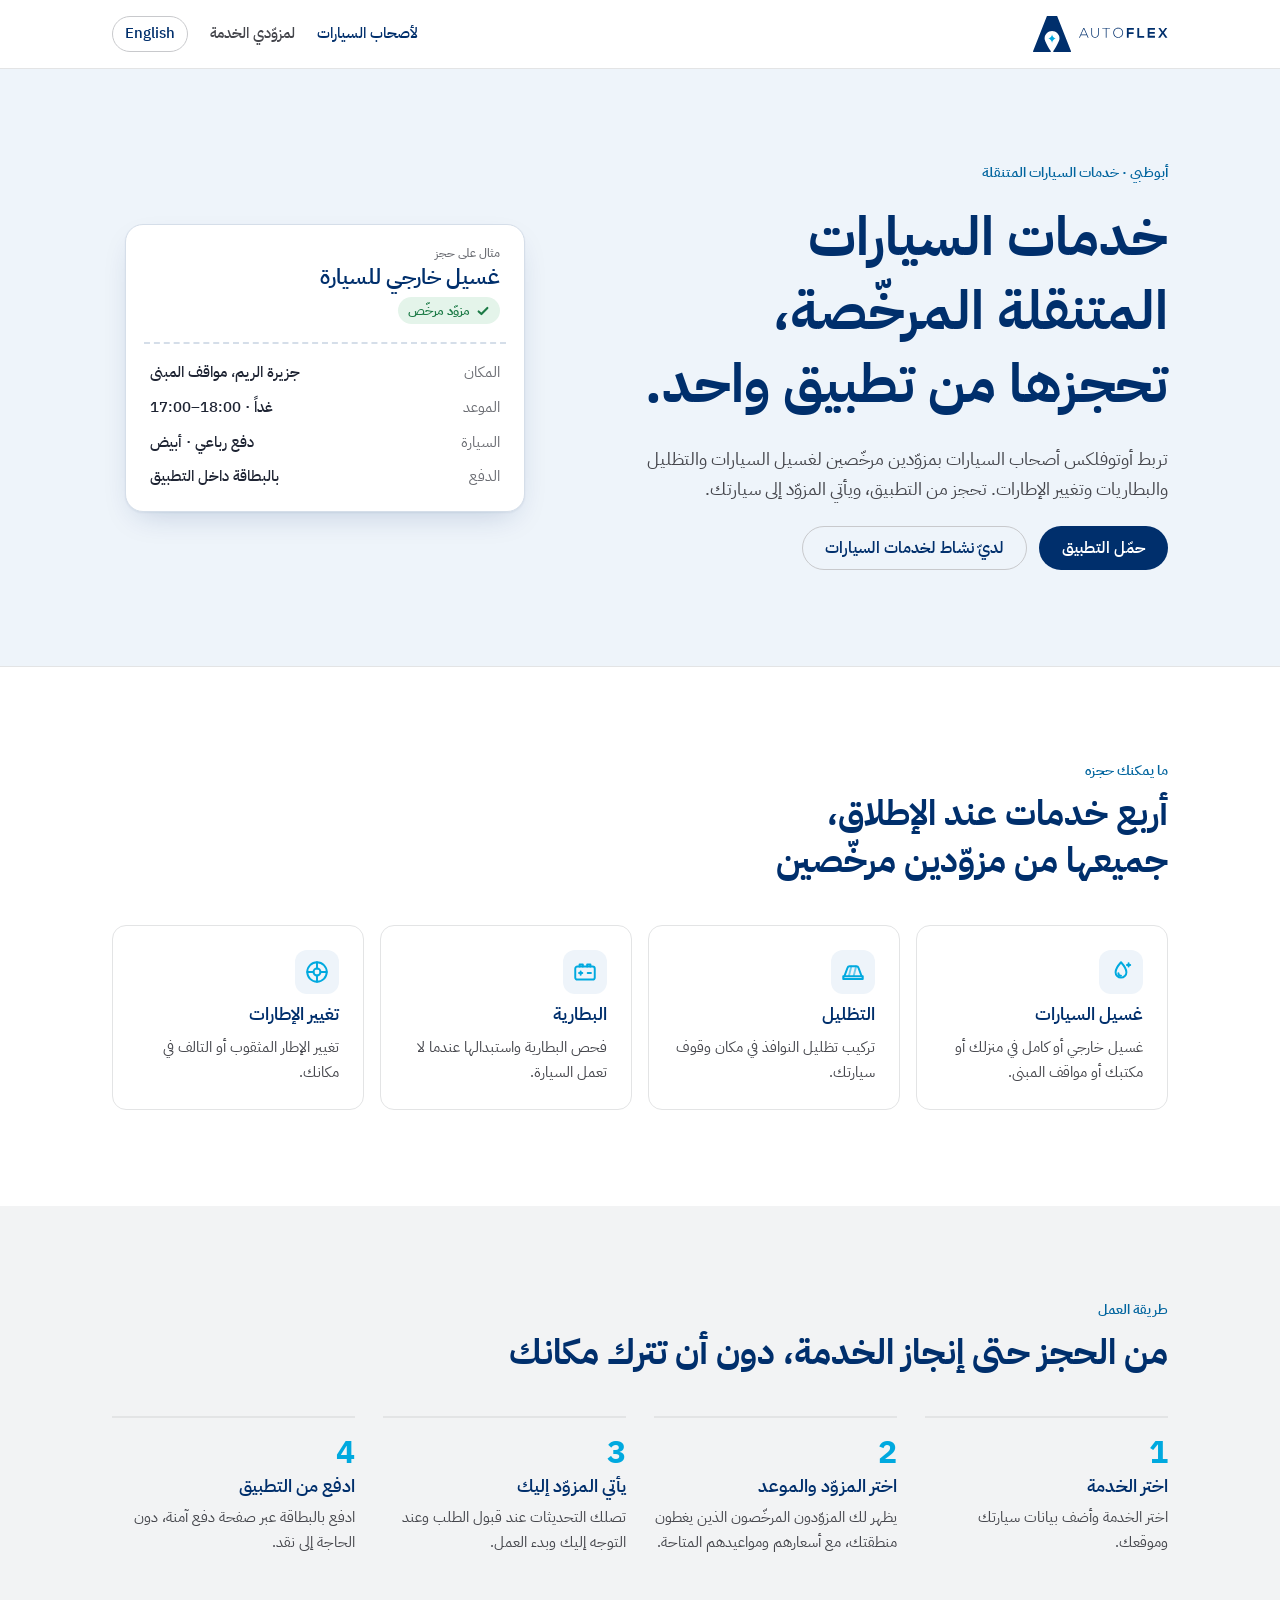
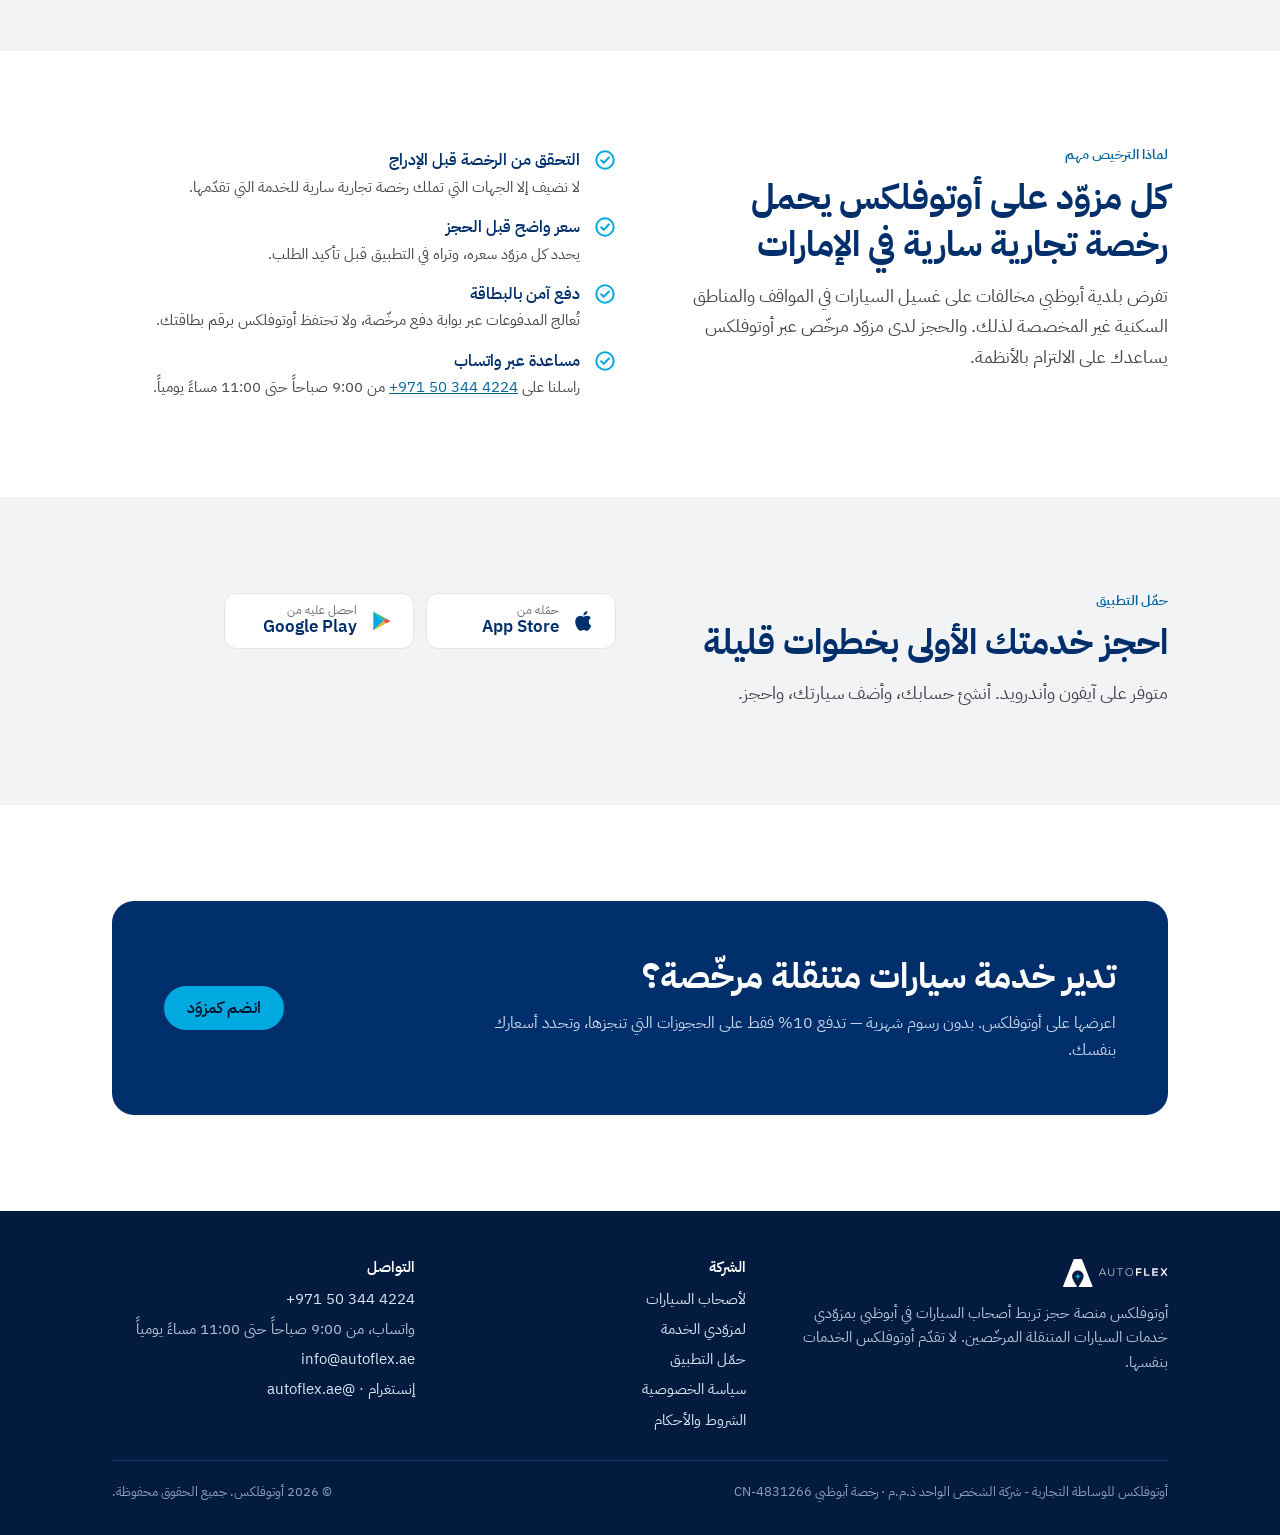
==== commit 616bb499: "Privacy: records kept 7 years; Arabic pages spell the brand أوتوفلكس - Privacy (EN + AR): booking, i" ====
--- a/ar/index.html
+++ b/ar/index.html
@@ -3,13 +3,13 @@
 <head>
 <meta charset="utf-8">
 <meta name="viewport" content="width=device-width, initial-scale=1, viewport-fit=cover">
-<title>Autoflex — خدمات سيارات متنقلة مرخّصة في أبوظبي</title>
-<meta name="description" content="احجز مزودي غسيل وتظليل وبطاريات وإطارات مرخّصين في أبوظبي عبر تطبيق Autoflex. يأتي المزوّد إلى سيارتك.">
+<title>أوتوفلكس — خدمات سيارات متنقلة مرخّصة في أبوظبي</title>
+<meta name="description" content="احجز مزودي غسيل وتظليل وبطاريات وإطارات مرخّصين في أبوظبي عبر تطبيق أوتوفلكس. يأتي المزوّد إلى سيارتك.">
 <link rel="canonical" href="https://www.autoflex.ae/ar/">
 <link rel="alternate" hreflang="en" href="https://www.autoflex.ae/">
 <link rel="alternate" hreflang="ar" href="https://www.autoflex.ae/ar/">
-<meta property="og:title" content="Autoflex — خدمات سيارات متنقلة مرخّصة في أبوظبي">
-<meta property="og:description" content="احجز مزودي غسيل وتظليل وبطاريات وإطارات مرخّصين في أبوظبي عبر تطبيق Autoflex. يأتي المزوّد إلى سيارتك.">
+<meta property="og:title" content="أوتوفلكس — خدمات سيارات متنقلة مرخّصة في أبوظبي">
+<meta property="og:description" content="احجز مزودي غسيل وتظليل وبطاريات وإطارات مرخّصين في أبوظبي عبر تطبيق أوتوفلكس. يأتي المزوّد إلى سيارتك.">
 <meta property="og:url" content="https://www.autoflex.ae/ar/">
 <meta property="og:type" content="website">
 <meta property="og:site_name" content="Autoflex">
@@ -48,7 +48,7 @@
   <div class="hero-copy">
    <p class="eyebrow">أبوظبي · خدمات السيارات المتنقلة</p>
    <h1>خدمات السيارات المتنقلة المرخّصة، تحجزها من تطبيق واحد.</h1>
-   <p class="lede">تربط Autoflex أصحاب السيارات بمزوّدين مرخّصين لغسيل السيارات والتظليل والبطاريات وتغيير الإطارات. تحجز من التطبيق، ويأتي المزوّد إلى سيارتك.</p>
+   <p class="lede">تربط أوتوفلكس أصحاب السيارات بمزوّدين مرخّصين لغسيل السيارات والتظليل والبطاريات وتغيير الإطارات. تحجز من التطبيق، ويأتي المزوّد إلى سيارتك.</p>
    <div class="btn-row">
     <a class="btn btn-primary" href="#get-the-app">حمّل التطبيق</a>
     <a class="btn btn-ghost" href="../ar/providers/">لديّ نشاط لخدمات السيارات</a>
@@ -105,14 +105,14 @@
  <div class="wrap split">
   <div class="section-head" style="margin:0">
    <p class="eyebrow">لماذا الترخيص مهم</p>
-   <h2>كل مزوّد على Autoflex يحمل رخصة تجارية سارية في الإمارات</h2>
-   <p class="lede">تفرض بلدية أبوظبي مخالفات على غسيل السيارات في المواقف والمناطق السكنية غير المخصصة لذلك. والحجز لدى مزوّد مرخّص عبر Autoflex يساعدك على الالتزام بالأنظمة.</p>
+   <h2>كل مزوّد على أوتوفلكس يحمل رخصة تجارية سارية في الإمارات</h2>
+   <p class="lede">تفرض بلدية أبوظبي مخالفات على غسيل السيارات في المواقف والمناطق السكنية غير المخصصة لذلك. والحجز لدى مزوّد مرخّص عبر أوتوفلكس يساعدك على الالتزام بالأنظمة.</p>
   </div>
   <ul class="checks">
    <li><svg viewBox="0 0 24 24" fill="none" stroke="currentColor" stroke-width="2.2" stroke-linecap="round" stroke-linejoin="round" aria-hidden="true"><circle cx="12" cy="12" r="9.5"/><path d="m7.8 12.3 2.8 2.8 5.6-5.8"/></svg><div><strong>التحقق من الرخصة قبل الإدراج</strong><span>لا نضيف إلا الجهات التي تملك رخصة تجارية سارية للخدمة التي تقدّمها.</span></div></li>
    <li><svg viewBox="0 0 24 24" fill="none" stroke="currentColor" stroke-width="2.2" stroke-linecap="round" stroke-linejoin="round" aria-hidden="true"><circle cx="12" cy="12" r="9.5"/><path d="m7.8 12.3 2.8 2.8 5.6-5.8"/></svg><div><strong>سعر واضح قبل الحجز</strong><span>يحدد كل مزوّد سعره، وتراه في التطبيق قبل تأكيد الطلب.</span></div></li>
-   <li><svg viewBox="0 0 24 24" fill="none" stroke="currentColor" stroke-width="2.2" stroke-linecap="round" stroke-linejoin="round" aria-hidden="true"><circle cx="12" cy="12" r="9.5"/><path d="m7.8 12.3 2.8 2.8 5.6-5.8"/></svg><div><strong>دفع آمن بالبطاقة</strong><span>تُعالج المدفوعات عبر بوابة دفع مرخّصة، ولا تحتفظ Autoflex برقم بطاقتك.</span></div></li>
-   <li><svg viewBox="0 0 24 24" fill="none" stroke="currentColor" stroke-width="2.2" stroke-linecap="round" stroke-linejoin="round" aria-hidden="true"><circle cx="12" cy="12" r="9.5"/><path d="m7.8 12.3 2.8 2.8 5.6-5.8"/></svg><div><strong>مساعدة عبر واتساب</strong><span>راسلنا على <a href="https://wa.me/971503444224?text=%D9%85%D8%B1%D8%AD%D8%A8%D8%A7%D9%8B%20Autoflex%D8%8C%20%D9%84%D8%AF%D9%8A%20%D8%A7%D8%B3%D8%AA%D9%81%D8%B3%D8%A7%D8%B1." class="ltr">+971 50 344 4224</a> من 9:00 صباحاً حتى 11:00 مساءً يومياً.</span></div></li>
+   <li><svg viewBox="0 0 24 24" fill="none" stroke="currentColor" stroke-width="2.2" stroke-linecap="round" stroke-linejoin="round" aria-hidden="true"><circle cx="12" cy="12" r="9.5"/><path d="m7.8 12.3 2.8 2.8 5.6-5.8"/></svg><div><strong>دفع آمن بالبطاقة</strong><span>تُعالج المدفوعات عبر بوابة دفع مرخّصة، ولا تحتفظ أوتوفلكس برقم بطاقتك.</span></div></li>
+   <li><svg viewBox="0 0 24 24" fill="none" stroke="currentColor" stroke-width="2.2" stroke-linecap="round" stroke-linejoin="round" aria-hidden="true"><circle cx="12" cy="12" r="9.5"/><path d="m7.8 12.3 2.8 2.8 5.6-5.8"/></svg><div><strong>مساعدة عبر واتساب</strong><span>راسلنا على <a href="https://wa.me/971503444224?text=%D9%85%D8%B1%D8%AD%D8%A8%D8%A7%D9%8B%20%D8%A3%D9%88%D8%AA%D9%88%D9%81%D9%84%D9%83%D8%B3%D8%8C%20%D9%84%D8%AF%D9%8A%20%D8%A7%D8%B3%D8%AA%D9%81%D8%B3%D8%A7%D8%B1." class="ltr">+971 50 344 4224</a> من 9:00 صباحاً حتى 11:00 مساءً يومياً.</span></div></li>
   </ul>
  </div>
 </section>
@@ -136,7 +136,7 @@
   <div class="callout">
    <div>
     <h2>تدير خدمة سيارات متنقلة مرخّصة؟</h2>
-    <p>اعرضها على Autoflex. بدون رسوم شهرية — تدفع 10% فقط على الحجوزات التي تنجزها، وتحدد أسعارك بنفسك.</p>
+    <p>اعرضها على أوتوفلكس. بدون رسوم شهرية — تدفع 10% فقط على الحجوزات التي تنجزها، وتحدد أسعارك بنفسك.</p>
    </div>
    <a class="btn btn-primary" href="../ar/providers/">انضم كمزوّد</a>
   </div>
@@ -161,7 +161,7 @@
 <path d="M52.9096 75.56C52.9096 73.8478 52.5714 72.1524 51.9143 70.5712C51.2573 68.99 50.2943 67.5543 49.0808 66.3463C47.8673 65.1384 46.4271 64.1821 44.8429 63.5323C43.2588 62.8825 41.5618 62.5521 39.8496 62.56C41.5618 62.5679 43.2588 62.2375 44.8429 61.5877C46.4271 60.9379 47.8673 59.9816 49.0808 58.7737C50.2943 57.5657 51.2573 56.1299 51.9143 54.5488C52.5714 52.9676 52.9096 51.2722 52.9096 49.56C52.9096 51.2672 53.2459 52.9576 53.8992 54.5349C54.5525 56.1121 55.5101 57.5452 56.7172 58.7524C57.9244 59.9595 59.3575 60.9171 60.9347 61.5704C62.512 62.2237 64.2024 62.56 65.9096 62.56C62.4618 62.56 59.1552 63.9296 56.7172 66.3676C54.2793 68.8056 52.9096 72.1122 52.9096 75.56Z" fill="#00A9DF"/>
 </svg>
 
-    <p>Autoflex منصة حجز تربط أصحاب السيارات في أبوظبي بمزوّدي خدمات السيارات المتنقلة المرخّصين. لا تقدّم Autoflex الخدمات بنفسها.</p>
+    <p>أوتوفلكس منصة حجز تربط أصحاب السيارات في أبوظبي بمزوّدي خدمات السيارات المتنقلة المرخّصين. لا تقدّم أوتوفلكس الخدمات بنفسها.</p>
    </div>
    <div>
     <h3>الشركة</h3>
@@ -176,14 +176,14 @@
    <div>
     <h3>التواصل</h3>
     <ul>
-     <li><a href="https://wa.me/971503444224?text=%D9%85%D8%B1%D8%AD%D8%A8%D8%A7%D9%8B%20Autoflex" rel="noopener"><span class="ltr">+971 50 344 4224</span></a></li>
+     <li><a href="https://wa.me/971503444224?text=%D9%85%D8%B1%D8%AD%D8%A8%D8%A7%D9%8B%20%D8%A3%D9%88%D8%AA%D9%88%D9%81%D9%84%D9%83%D8%B3" rel="noopener"><span class="ltr">+971 50 344 4224</span></a></li>
      <li>واتساب، من 9:00 صباحاً حتى 11:00 مساءً يومياً</li>
      <li><a href="mailto:info@autoflex.ae">info@autoflex.ae</a></li>
      <li><a href="https://www.instagram.com/autoflex.ae" rel="noopener">إنستغرام · @autoflex.ae</a></li>
     </ul>
    </div>
   </div>
-  <div class="foot-legal"><span>أوتوفلكس للوساطة التجارية - شركة الشخص الواحد ذ.م.م · رخصة أبوظبي CN-4831266</span><span>© 2026 Autoflex. جميع الحقوق محفوظة.</span></div>
+  <div class="foot-legal"><span>أوتوفلكس للوساطة التجارية - شركة الشخص الواحد ذ.م.م · رخصة أبوظبي CN-4831266</span><span>© 2026 أوتوفلكس. جميع الحقوق محفوظة.</span></div>
  </div>
 </footer>
 </body>
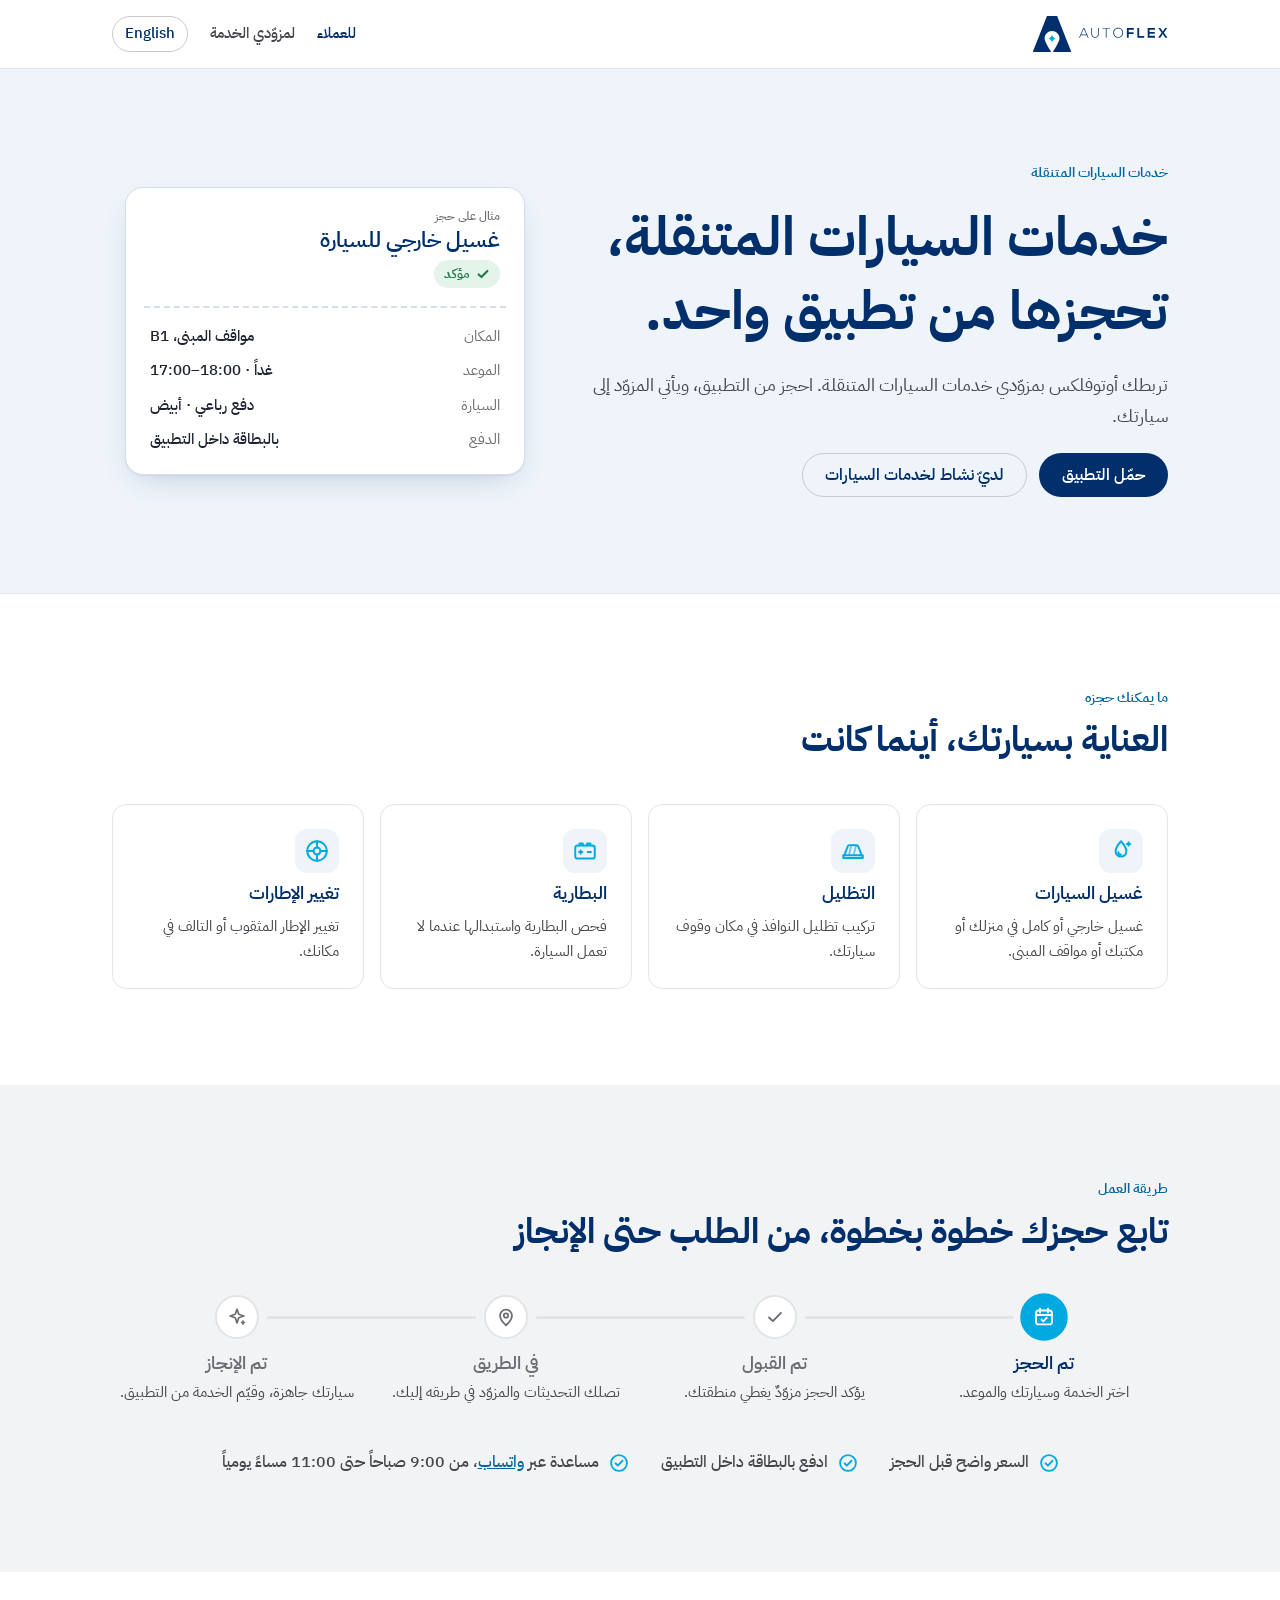
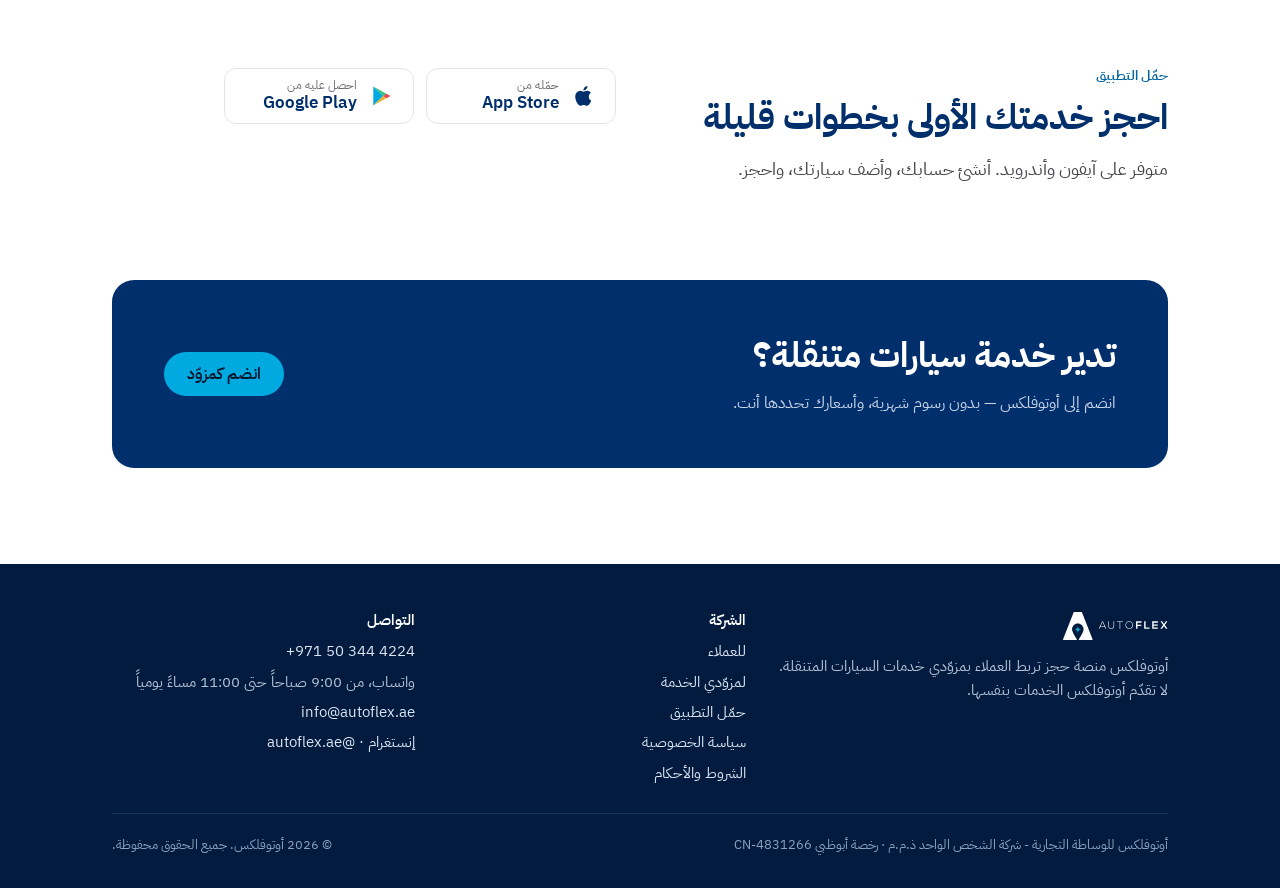
==== commit e65e8e76: "Website refresh: simpler wording, booking tracker, subtle motion (EN + AR) - Menu: "For customers" /" ====
--- a/ar/index.html
+++ b/ar/index.html
@@ -3,20 +3,22 @@
 <head>
 <meta charset="utf-8">
 <meta name="viewport" content="width=device-width, initial-scale=1, viewport-fit=cover">
-<title>أوتوفلكس — خدمات سيارات متنقلة مرخّصة في أبوظبي</title>
-<meta name="description" content="احجز مزودي غسيل وتظليل وبطاريات وإطارات مرخّصين في أبوظبي عبر تطبيق أوتوفلكس. يأتي المزوّد إلى سيارتك.">
+<title>أوتوفلكس — خدمات السيارات المتنقلة من تطبيق واحد</title>
+<meta name="description" content="احجز خدمات السيارات المتنقلة عبر تطبيق أوتوفلكس. اختر الخدمة والموعد، ويأتي المزوّد إلى سيارتك.">
 <link rel="canonical" href="https://www.autoflex.ae/ar/">
 <link rel="alternate" hreflang="en" href="https://www.autoflex.ae/">
 <link rel="alternate" hreflang="ar" href="https://www.autoflex.ae/ar/">
-<meta property="og:title" content="أوتوفلكس — خدمات سيارات متنقلة مرخّصة في أبوظبي">
-<meta property="og:description" content="احجز مزودي غسيل وتظليل وبطاريات وإطارات مرخّصين في أبوظبي عبر تطبيق أوتوفلكس. يأتي المزوّد إلى سيارتك.">
+<meta property="og:title" content="أوتوفلكس — خدمات السيارات المتنقلة من تطبيق واحد">
+<meta property="og:description" content="احجز خدمات السيارات المتنقلة عبر تطبيق أوتوفلكس. اختر الخدمة والموعد، ويأتي المزوّد إلى سيارتك.">
 <meta property="og:url" content="https://www.autoflex.ae/ar/">
 <meta property="og:type" content="website">
 <meta property="og:site_name" content="Autoflex">
 <meta name="theme-color" content="#002F6C">
 <link rel="icon" href="../assets/favicon.svg" type="image/svg+xml">
+<script>(function(r){r.classList.add("js");setTimeout(function(){if(!r.classList.contains("rv"))r.classList.remove("js")},2500)})(document.documentElement)</script>
 <link rel="preconnect" href="https://fonts.googleapis.com"><link rel="preconnect" href="https://fonts.gstatic.com" crossorigin><link rel="stylesheet" href="https://fonts.googleapis.com/css2?family=IBM+Plex+Sans+Arabic:wght@400;500;600;700&family=Outfit:wght@500;600;700&family=Roboto:wght@400;500;600&display=swap">
 <link rel="stylesheet" href="../assets/site.css">
+<script src="../assets/site.js" defer></script>
 </head>
 <body>
 <header class="site-head">
@@ -35,8 +37,8 @@
 </svg>
 </a>
   <nav class="nav" aria-label="القائمة الرئيسية">
-   <a class="hide-sm" href="../ar/#how-it-works" aria-current="page">لأصحاب السيارات</a>
-   <a href="../ar/providers/">لمزوّدي الخدمة</a>
+   <a class="hide-sm" href="../ar/#how-it-works" aria-current="page">للعملاء</a>
+   <a href="../ar/providers/"><span class="nav-long">لمزوّدي الخدمة</span><span class="nav-short" data-xs="المزوّدون">مزوّدو الخدمة</span></a>
    <a class="lang" href="../" hreflang="en" lang="en">English</a>
   </nav>
  </div>
@@ -46,9 +48,9 @@
 <section class="hero">
  <div class="wrap">
   <div class="hero-copy">
-   <p class="eyebrow">أبوظبي · خدمات السيارات المتنقلة</p>
-   <h1>خدمات السيارات المتنقلة المرخّصة، تحجزها من تطبيق واحد.</h1>
-   <p class="lede">تربط أوتوفلكس أصحاب السيارات بمزوّدين مرخّصين لغسيل السيارات والتظليل والبطاريات وتغيير الإطارات. تحجز من التطبيق، ويأتي المزوّد إلى سيارتك.</p>
+   <p class="eyebrow">خدمات السيارات المتنقلة</p>
+   <h1>خدمات السيارات المتنقلة، تحجزها من تطبيق واحد.</h1>
+   <p class="lede">تربطك أوتوفلكس بمزوّدي خدمات السيارات المتنقلة. احجز من التطبيق، ويأتي المزوّد إلى سيارتك.</p>
    <div class="btn-row">
     <a class="btn btn-primary" href="#get-the-app">حمّل التطبيق</a>
     <a class="btn btn-ghost" href="../ar/providers/">لديّ نشاط لخدمات السيارات</a>
@@ -58,11 +60,11 @@
    <div class="ticket-top">
     <span class="ticket-tag">مثال على حجز</span>
     <span class="ticket-svc">غسيل خارجي للسيارة</span>
-    <span class="verified"><svg viewBox="0 0 16 16" fill="none" stroke="currentColor" stroke-width="2.4" stroke-linecap="round" stroke-linejoin="round" aria-hidden="true"><path d="m3 8.5 3.2 3L13 4.5"/></svg> مزوّد مرخّص</span>
+    <span class="verified"><svg viewBox="0 0 16 16" fill="none" stroke="currentColor" stroke-width="2.4" stroke-linecap="round" stroke-linejoin="round" aria-hidden="true"><path d="m3 8.5 3.2 3L13 4.5"/></svg> مؤكد</span>
    </div>
    <hr class="ticket-perf">
    <dl>
-    <dt>المكان</dt><dd>جزيرة الريم، مواقف المبنى</dd>
+    <dt>المكان</dt><dd>مواقف المبنى، <span class="ltr">B1</span></dd>
     <dt>الموعد</dt><dd>غداً · <span class="ltr">17:00–18:00</span></dd>
     <dt>السيارة</dt><dd>دفع رباعي · أبيض</dd>
     <dt>الدفع</dt><dd>بالبطاقة داخل التطبيق</dd>
@@ -75,7 +77,7 @@
  <div class="wrap">
   <div class="section-head">
    <p class="eyebrow">ما يمكنك حجزه</p>
-   <h2>أربع خدمات عند الإطلاق، جميعها من مزوّدين مرخّصين</h2>
+   <h2>العناية بسيارتك، أينما كانت</h2>
   </div>
   <div class="services">
    <article class="service"><span class="ico"><svg viewBox="0 0 24 24" fill="none" stroke="currentColor" stroke-width="1.8" stroke-linecap="round" stroke-linejoin="round" aria-hidden="true"><path d="M12 3s-5 5.6-5 9.2a5 5 0 0 0 10 0C17 8.6 12 3 12 3Z"/><path d="M9.6 13.2a2.5 2.5 0 0 0 2.4 2.3"/><path d="M19 4v3M17.5 5.5h3"/></svg></span><h3>غسيل السيارات</h3><p>غسيل خارجي أو كامل في منزلك أو مكتبك أو مواقف المبنى.</p></article>
@@ -90,34 +92,23 @@
  <div class="wrap">
   <div class="section-head">
    <p class="eyebrow">طريقة العمل</p>
-   <h2>من الحجز حتى إنجاز الخدمة، دون أن تترك مكانك</h2>
+   <h2>تابع حجزك خطوة بخطوة، من الطلب حتى الإنجاز</h2>
   </div>
-  <ol class="steps">
-   <li><h3>اختر الخدمة</h3><p>اختر الخدمة وأضف بيانات سيارتك وموقعك.</p></li>
-   <li><h3>اختر المزوّد والموعد</h3><p>يظهر لك المزوّدون المرخّصون الذين يغطون منطقتك، مع أسعارهم ومواعيدهم المتاحة.</p></li>
-   <li><h3>يأتي المزوّد إليك</h3><p>تصلك التحديثات عند قبول الطلب وعند التوجه إليك وبدء العمل.</p></li>
-   <li><h3>ادفع من التطبيق</h3><p>ادفع بالبطاقة عبر صفحة دفع آمنة، دون الحاجة إلى نقد.</p></li>
+  <ol class="tracker" data-tracker aria-label="مثال على مراحل الحجز">
+   <li class="stage"><span class="dot"><svg viewBox="0 0 24 24" fill="none" stroke="currentColor" stroke-width="1.9" stroke-linecap="round" stroke-linejoin="round" aria-hidden="true"><rect x="4" y="5.5" width="16" height="14" rx="2.5"/><path d="M8 3.5v4M16 3.5v4M4 10h16"/><path d="m9.5 14.6 1.8 1.8 3.4-3.6"/></svg></span><h3>تم الحجز</h3><p>اختر الخدمة وسيارتك والموعد.</p></li>
+   <li class="stage"><span class="dot"><svg viewBox="0 0 24 24" fill="none" stroke="currentColor" stroke-width="2.1" stroke-linecap="round" stroke-linejoin="round" aria-hidden="true"><path d="m5.5 12.5 4.2 4L18.5 7.5"/></svg></span><h3>تم القبول</h3><p>يؤكد الحجز مزوّدٌ يغطي منطقتك.</p></li>
+   <li class="stage"><span class="dot"><svg viewBox="0 0 24 24" fill="none" stroke="currentColor" stroke-width="1.9" stroke-linecap="round" stroke-linejoin="round" aria-hidden="true"><path d="M12 21s-6.5-5.7-6.5-10.6a6.5 6.5 0 0 1 13 0C18.5 15.3 12 21 12 21Z"/><circle cx="12" cy="10.4" r="2.4"/></svg></span><h3>في الطريق</h3><p>تصلك التحديثات والمزوّد في طريقه إليك.</p></li>
+   <li class="stage"><span class="dot"><svg viewBox="0 0 24 24" fill="none" stroke="currentColor" stroke-width="1.9" stroke-linecap="round" stroke-linejoin="round" aria-hidden="true"><path d="M12 3.5 13.9 9l5.6 1.9-5.6 1.9L12 18.5l-1.9-5.7-5.6-1.9L10.1 9Z"/><path d="M18.5 16.5v3M17 18h3"/></svg></span><h3>تم الإنجاز</h3><p>سيارتك جاهزة، وقيّم الخدمة من التطبيق.</p></li>
   </ol>
- </div>
-</section>
-
-<section class="section">
- <div class="wrap split">
-  <div class="section-head" style="margin:0">
-   <p class="eyebrow">لماذا الترخيص مهم</p>
-   <h2>كل مزوّد على أوتوفلكس يحمل رخصة تجارية سارية في الإمارات</h2>
-   <p class="lede">تفرض بلدية أبوظبي مخالفات على غسيل السيارات في المواقف والمناطق السكنية غير المخصصة لذلك. والحجز لدى مزوّد مرخّص عبر أوتوفلكس يساعدك على الالتزام بالأنظمة.</p>
-  </div>
-  <ul class="checks">
-   <li><svg viewBox="0 0 24 24" fill="none" stroke="currentColor" stroke-width="2.2" stroke-linecap="round" stroke-linejoin="round" aria-hidden="true"><circle cx="12" cy="12" r="9.5"/><path d="m7.8 12.3 2.8 2.8 5.6-5.8"/></svg><div><strong>التحقق من الرخصة قبل الإدراج</strong><span>لا نضيف إلا الجهات التي تملك رخصة تجارية سارية للخدمة التي تقدّمها.</span></div></li>
-   <li><svg viewBox="0 0 24 24" fill="none" stroke="currentColor" stroke-width="2.2" stroke-linecap="round" stroke-linejoin="round" aria-hidden="true"><circle cx="12" cy="12" r="9.5"/><path d="m7.8 12.3 2.8 2.8 5.6-5.8"/></svg><div><strong>سعر واضح قبل الحجز</strong><span>يحدد كل مزوّد سعره، وتراه في التطبيق قبل تأكيد الطلب.</span></div></li>
-   <li><svg viewBox="0 0 24 24" fill="none" stroke="currentColor" stroke-width="2.2" stroke-linecap="round" stroke-linejoin="round" aria-hidden="true"><circle cx="12" cy="12" r="9.5"/><path d="m7.8 12.3 2.8 2.8 5.6-5.8"/></svg><div><strong>دفع آمن بالبطاقة</strong><span>تُعالج المدفوعات عبر بوابة دفع مرخّصة، ولا تحتفظ أوتوفلكس برقم بطاقتك.</span></div></li>
-   <li><svg viewBox="0 0 24 24" fill="none" stroke="currentColor" stroke-width="2.2" stroke-linecap="round" stroke-linejoin="round" aria-hidden="true"><circle cx="12" cy="12" r="9.5"/><path d="m7.8 12.3 2.8 2.8 5.6-5.8"/></svg><div><strong>مساعدة عبر واتساب</strong><span>راسلنا على <a href="https://wa.me/971503444224?text=%D9%85%D8%B1%D8%AD%D8%A8%D8%A7%D9%8B%20%D8%A3%D9%88%D8%AA%D9%88%D9%81%D9%84%D9%83%D8%B3%D8%8C%20%D9%84%D8%AF%D9%8A%20%D8%A7%D8%B3%D8%AA%D9%81%D8%B3%D8%A7%D8%B1." class="ltr">+971 50 344 4224</a> من 9:00 صباحاً حتى 11:00 مساءً يومياً.</span></div></li>
+  <ul class="perks">
+   <li><svg viewBox="0 0 24 24" fill="none" stroke="currentColor" stroke-width="2.2" stroke-linecap="round" stroke-linejoin="round" aria-hidden="true"><circle cx="12" cy="12" r="9.5"/><path d="m7.8 12.3 2.8 2.8 5.6-5.8"/></svg>السعر واضح قبل الحجز</li>
+   <li><svg viewBox="0 0 24 24" fill="none" stroke="currentColor" stroke-width="2.2" stroke-linecap="round" stroke-linejoin="round" aria-hidden="true"><circle cx="12" cy="12" r="9.5"/><path d="m7.8 12.3 2.8 2.8 5.6-5.8"/></svg>ادفع بالبطاقة داخل التطبيق</li>
+   <li><svg viewBox="0 0 24 24" fill="none" stroke="currentColor" stroke-width="2.2" stroke-linecap="round" stroke-linejoin="round" aria-hidden="true"><circle cx="12" cy="12" r="9.5"/><path d="m7.8 12.3 2.8 2.8 5.6-5.8"/></svg><span>مساعدة عبر <a href="https://wa.me/971503444224?text=%D9%85%D8%B1%D8%AD%D8%A8%D8%A7%D9%8B%20%D8%A3%D9%88%D8%AA%D9%88%D9%81%D9%84%D9%83%D8%B3%D8%8C%20%D9%84%D8%AF%D9%8A%20%D8%A7%D8%B3%D8%AA%D9%81%D8%B3%D8%A7%D8%B1.">واتساب</a>، من 9:00 صباحاً حتى 11:00 مساءً يومياً</span></li>
   </ul>
  </div>
 </section>
 
-<section class="section band" id="get-the-app">
+<section class="section" id="get-the-app">
  <div class="wrap split">
   <div class="section-head" style="margin:0">
    <p class="eyebrow">حمّل التطبيق</p>
@@ -131,12 +122,12 @@
  </div>
 </section>
 
-<section class="section">
+<section class="section" style="padding-top:0">
  <div class="wrap">
   <div class="callout">
    <div>
-    <h2>تدير خدمة سيارات متنقلة مرخّصة؟</h2>
-    <p>اعرضها على أوتوفلكس. بدون رسوم شهرية — تدفع 10% فقط على الحجوزات التي تنجزها، وتحدد أسعارك بنفسك.</p>
+    <h2>تدير خدمة سيارات متنقلة؟</h2>
+    <p>انضم إلى أوتوفلكس — بدون رسوم شهرية، وأسعارك تحددها أنت.</p>
    </div>
    <a class="btn btn-primary" href="../ar/providers/">انضم كمزوّد</a>
   </div>
@@ -161,12 +152,12 @@
 <path d="M52.9096 75.56C52.9096 73.8478 52.5714 72.1524 51.9143 70.5712C51.2573 68.99 50.2943 67.5543 49.0808 66.3463C47.8673 65.1384 46.4271 64.1821 44.8429 63.5323C43.2588 62.8825 41.5618 62.5521 39.8496 62.56C41.5618 62.5679 43.2588 62.2375 44.8429 61.5877C46.4271 60.9379 47.8673 59.9816 49.0808 58.7737C50.2943 57.5657 51.2573 56.1299 51.9143 54.5488C52.5714 52.9676 52.9096 51.2722 52.9096 49.56C52.9096 51.2672 53.2459 52.9576 53.8992 54.5349C54.5525 56.1121 55.5101 57.5452 56.7172 58.7524C57.9244 59.9595 59.3575 60.9171 60.9347 61.5704C62.512 62.2237 64.2024 62.56 65.9096 62.56C62.4618 62.56 59.1552 63.9296 56.7172 66.3676C54.2793 68.8056 52.9096 72.1122 52.9096 75.56Z" fill="#00A9DF"/>
 </svg>
 
-    <p>أوتوفلكس منصة حجز تربط أصحاب السيارات في أبوظبي بمزوّدي خدمات السيارات المتنقلة المرخّصين. لا تقدّم أوتوفلكس الخدمات بنفسها.</p>
+    <p>أوتوفلكس منصة حجز تربط العملاء بمزوّدي خدمات السيارات المتنقلة. لا تقدّم أوتوفلكس الخدمات بنفسها.</p>
    </div>
    <div>
     <h3>الشركة</h3>
     <ul>
-     <li><a href="../ar/">لأصحاب السيارات</a></li>
+     <li><a href="../ar/">للعملاء</a></li>
      <li><a href="../ar/providers/">لمزوّدي الخدمة</a></li>
      <li><a href="../ar/#get-the-app">حمّل التطبيق</a></li>
      <li><a href="../ar/privacy-policy/">سياسة الخصوصية</a></li>
--- a/assets/site.css
+++ b/assets/site.css
@@ -65,7 +65,11 @@
 .nav a:hover,.nav a[aria-current="page"]{color:var(--heading)}
 .nav .lang{border:1px solid var(--btn2-line);border-radius:999px;padding:4px 12px;color:var(--heading)}
 .nav .hide-sm{display:inline}
+.nav .nav-short{display:none}
 @media (max-width:640px){.nav{gap:14px}.nav .hide-sm{display:none}}
+.nav a{white-space:nowrap}
+@media (max-width:420px){.nav{gap:12px}.nav a{font-size:.9rem}.brand svg{height:30px}.nav .nav-long{display:none}.nav .nav-short{display:inline}}
+@media (max-width:350px){.nav .nav-short{font-size:0}.nav .nav-short::after{content:attr(data-xs);font-size:.9rem}}
 
 /* Buttons */
 .btn{display:inline-flex;align-items:center;gap:10px;padding:13px 22px;border-radius:999px;font:600 1rem/1 var(--body);text-decoration:none;border:1.5px solid transparent;transition:transform .15s ease,background-color .15s ease}
@@ -107,6 +111,8 @@
 @media (max-width:900px){.services{grid-template-columns:repeat(2,1fr)}}
 @media (max-width:420px){.services{grid-template-columns:1fr}}
 .service{background:var(--surface);border:1px solid var(--line);border-radius:var(--radius);padding:24px;display:grid;gap:10px;align-content:start}
+.service,.fee{transition:transform .25s ease,box-shadow .25s ease,border-color .25s ease}
+.service:hover,.fee:hover{transform:translateY(-3px);box-shadow:var(--shadow);border-color:var(--ticket-line)}
 .service .ico{width:44px;height:44px;border-radius:12px;display:grid;place-items:center;background:var(--hero-bg);color:var(--cyan)}
 .service .ico svg{width:26px;height:26px}
 .service p{color:var(--ink-2);font-size:.95rem}
@@ -176,4 +182,54 @@
 .foot-legal{border-top:1px solid #16345F;padding-top:20px;display:flex;flex-wrap:wrap;justify-content:space-between;gap:10px;color:#8FA2BE;font-size:.84rem}
 .ltr{direction:ltr;unicode-bidi:isolate;display:inline-block}
 
-@media (prefers-reduced-motion:reduce){*{transition:none!important;scroll-behavior:auto!important}}
+/* Provider app card (providers hero) */
+.jobs{list-style:none;margin:0;padding:14px 24px 22px;display:grid;gap:14px}
+.jobs li{display:grid;grid-template-columns:auto 1fr auto;gap:14px;align-items:center}
+.job-time{font:600 .9rem/1 var(--body);color:var(--muted);font-variant-numeric:tabular-nums}
+.job-main{display:grid;gap:2px;min-width:0}
+.job-main b{font-weight:600;color:var(--ink);font-size:.95rem}
+.job-main small{color:var(--muted);font-size:.82rem}
+.pill{display:inline-flex;align-items:center;gap:6px;border-radius:999px;padding:4px 10px;font-size:.78rem;font-weight:600;white-space:nowrap}
+.pill-done{background:var(--ok-bg);color:var(--ok)}
+.pill-go{background:color-mix(in srgb,var(--cyan) 14%,transparent);color:var(--link)}
+.pill-go::before{content:"";width:7px;height:7px;border-radius:50%;background:var(--cyan);animation:blink 1.6s ease-in-out infinite}
+.pill-todo{border:1px dashed var(--btn2-line);color:var(--muted)}
+@keyframes blink{50%{opacity:.25}}
+
+/* Booking tracker (home). Static = every stage complete; site.js adds .live and steps through it. */
+.tracker{list-style:none;margin:0;padding:0;display:grid;grid-template-columns:repeat(4,1fr);gap:20px}
+.stage{position:relative;display:grid;gap:6px;justify-items:center;align-content:start;text-align:center}
+.stage .dot{width:44px;height:44px;border-radius:50%;display:grid;place-items:center;background:var(--cyan);color:#fff;border:2px solid var(--cyan);position:relative;z-index:1;margin-block-end:8px;transition:background-color .35s ease,border-color .35s ease,color .35s ease,transform .35s ease}
+.stage .dot svg{width:22px;height:22px}
+.stage p{color:var(--ink-2);font-size:.95rem;max-width:16em}
+.stage:not(:last-child)::after{content:"";position:absolute;top:21px;inset-inline-start:calc(50% + 30px);inline-size:calc(100% - 40px);block-size:3px;border-radius:3px;background:linear-gradient(var(--cyan),var(--cyan)) no-repeat 0 0/100% 100%,var(--line);transition:background-size .6s ease}
+[dir="rtl"] .stage:not(:last-child)::after{background-position:100% 0}
+.tracker.live .stage:not(.done)::after{background-size:0% 100%}
+.tracker.live .stage:not(.done):not(.current) .dot{background:var(--surface);color:var(--muted);border-color:var(--line)}
+.tracker.live .stage:not(.done):not(.current) h3{color:var(--muted)}
+.tracker.live .stage.current .dot{transform:scale(1.08);animation:ping 1.4s ease-out infinite}
+.tracker.live.complete .stage.current .dot{animation:none}
+.tracker.reset *,.tracker.reset *::after{transition:none!important}
+@keyframes ping{0%{box-shadow:0 0 0 0 rgba(0,169,223,.45)}100%{box-shadow:0 0 0 14px rgba(0,169,223,0)}}
+@media (max-width:640px){
+  .tracker{grid-template-columns:1fr;gap:0}
+  .stage{grid-template-columns:44px 1fr;column-gap:16px;justify-items:start;text-align:start;padding-block-end:24px}
+  .stage .dot{grid-row:span 2;margin:0}
+  .stage h3{margin-top:10px}
+  .stage:not(:last-child)::after{top:52px;bottom:6px;inset-inline-start:20.5px;inline-size:3px;block-size:auto;background-position:0 0}
+  .tracker.live .stage:not(.done)::after{background-size:100% 0%}
+}
+.perks{list-style:none;margin:44px 0 0;padding:0;display:flex;flex-wrap:wrap;justify-content:center;gap:12px 32px}
+.perks li{display:inline-flex;align-items:center;gap:10px;color:var(--ink-2);font-weight:500}
+.perks svg{width:20px;height:20px;color:var(--cyan);flex:none}
+@media (max-width:640px){.perks{justify-content:flex-start;flex-direction:column;margin-top:24px}}
+
+/* Reveal on scroll — hidden only while site.js is running (html.js + .rv); visible otherwise */
+.js .hero-copy,.js .hero .ticket,.js main .section > .wrap > *{opacity:0;transform:translateY(14px);transition:opacity .7s cubic-bezier(.2,.7,.2,1),transform .7s cubic-bezier(.2,.7,.2,1)}
+.js .hero .ticket{transition-delay:.12s}
+html.js .rv-in{opacity:1!important;transform:none!important}
+
+@media (prefers-reduced-motion:reduce){
+  *,*::before,*::after{transition:none!important;animation:none!important;scroll-behavior:auto!important}
+  .js .hero-copy,.js .hero .ticket,.js main .section > .wrap > *{opacity:1;transform:none}
+}
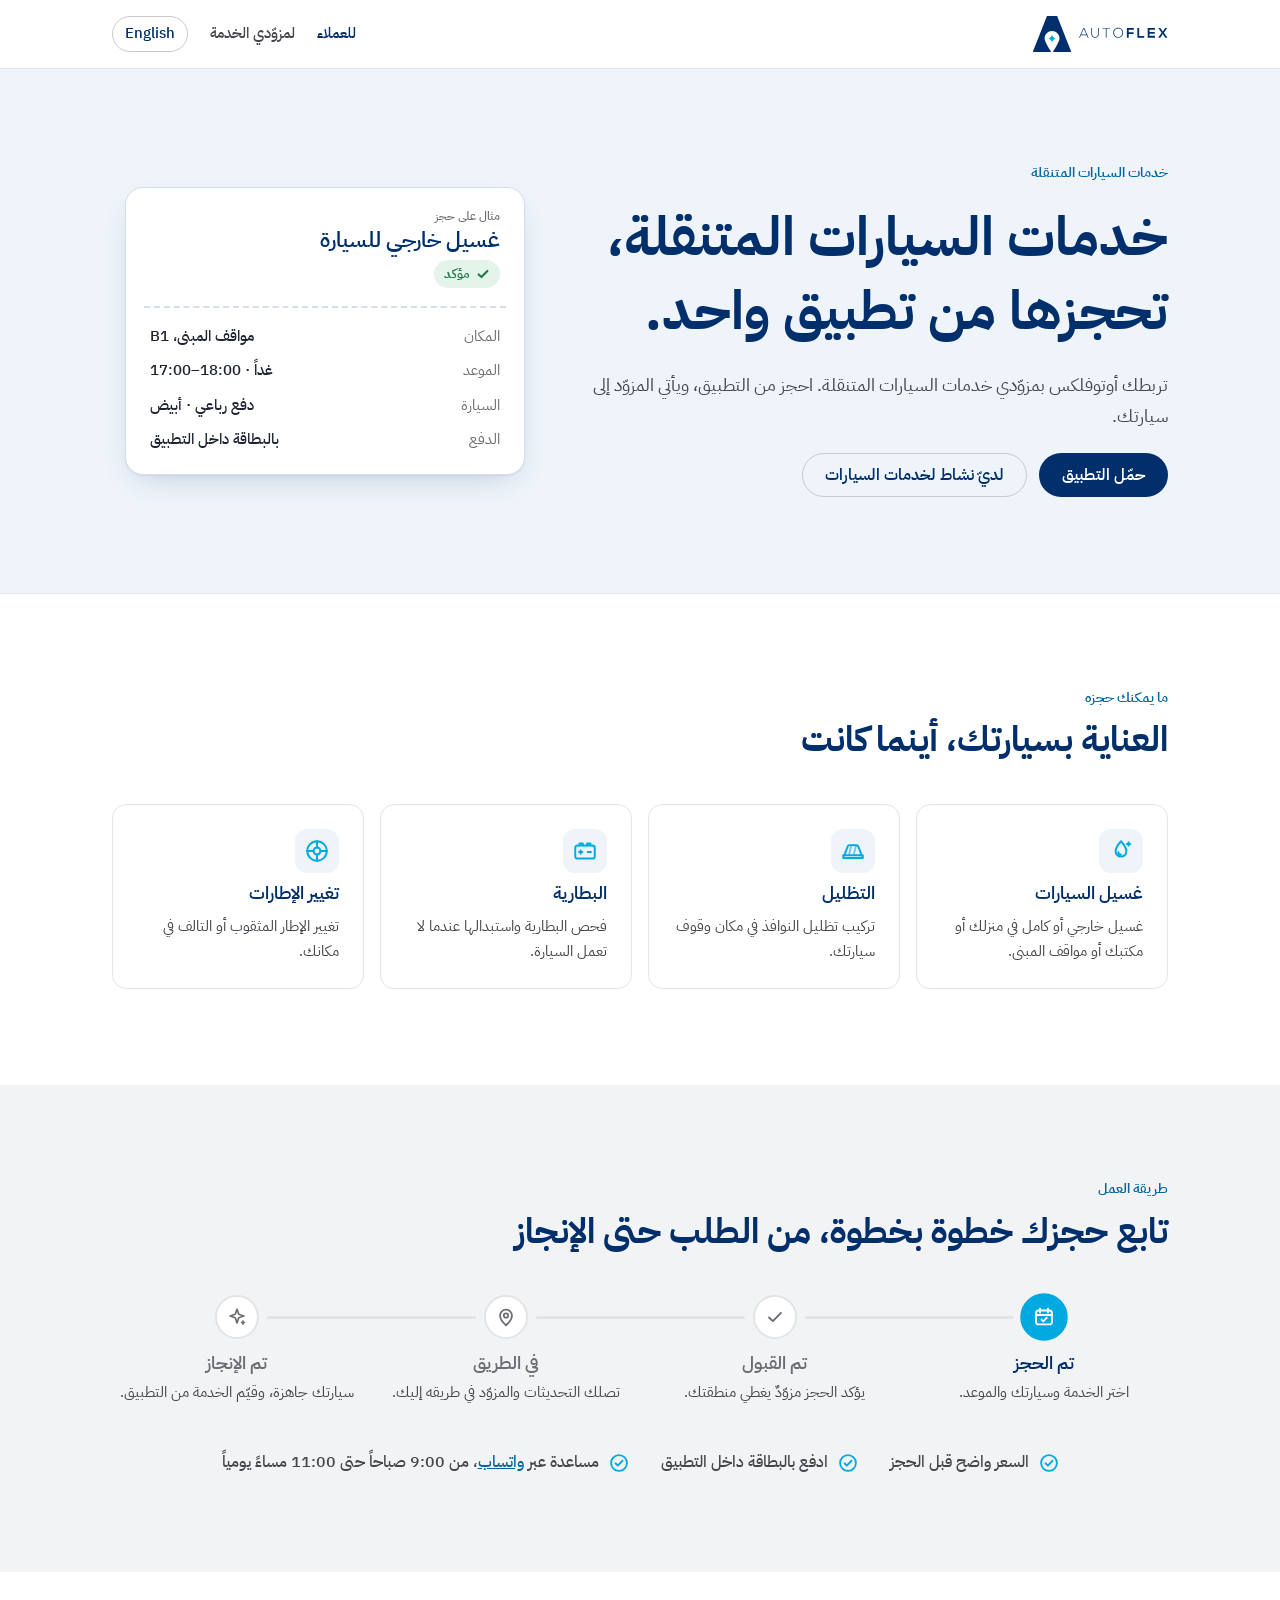
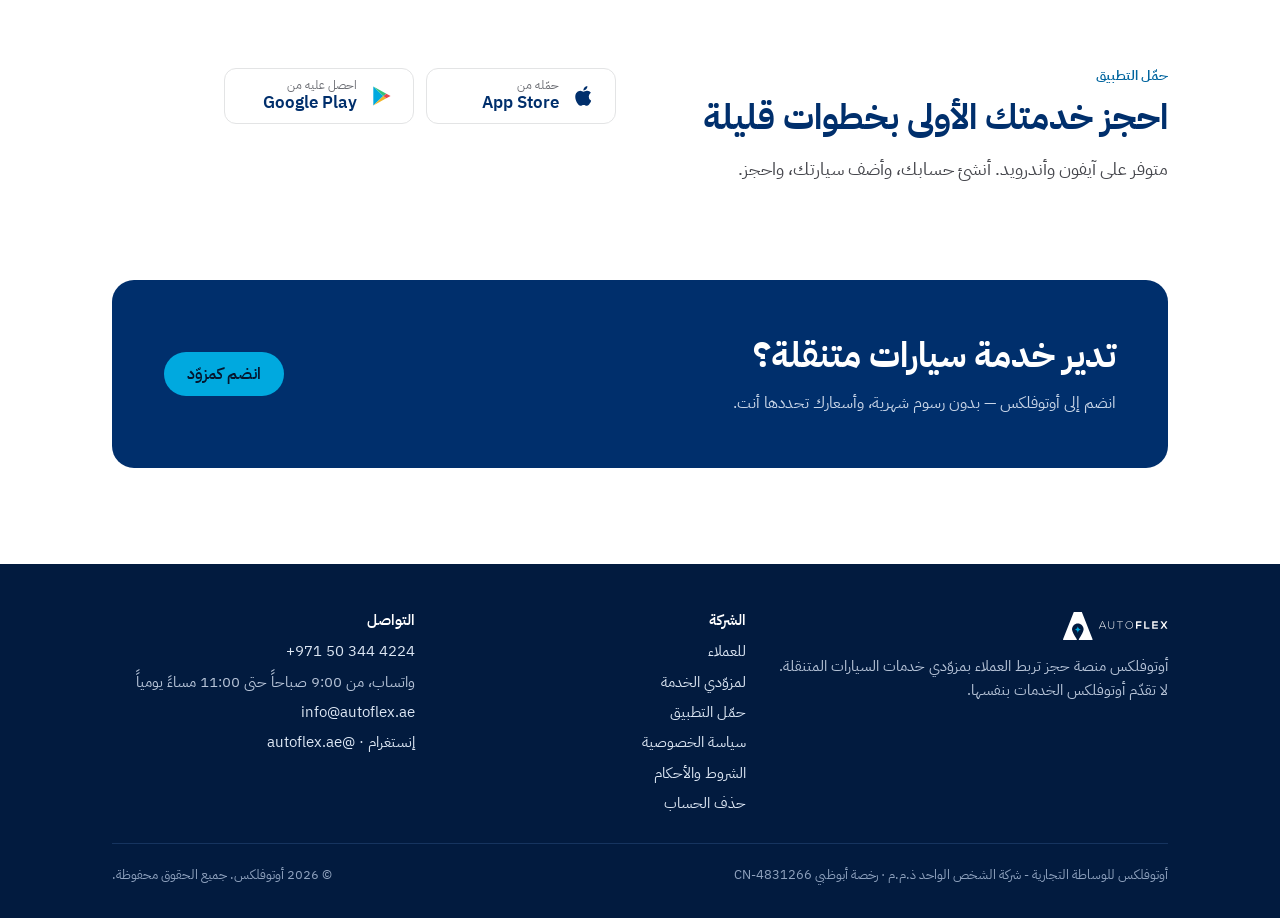
==== commit 91ed267a: "Privacy Policy update and new Delete your account page (EN + AR) - Privacy: profile photo, service a" ====
--- a/ar/index.html
+++ b/ar/index.html
@@ -162,6 +162,7 @@
      <li><a href="../ar/#get-the-app">حمّل التطبيق</a></li>
      <li><a href="../ar/privacy-policy/">سياسة الخصوصية</a></li>
      <li><a href="../ar/terms-conditions/">الشروط والأحكام</a></li>
+     <li><a href="../ar/delete-account/">حذف الحساب</a></li>
     </ul>
    </div>
    <div>
